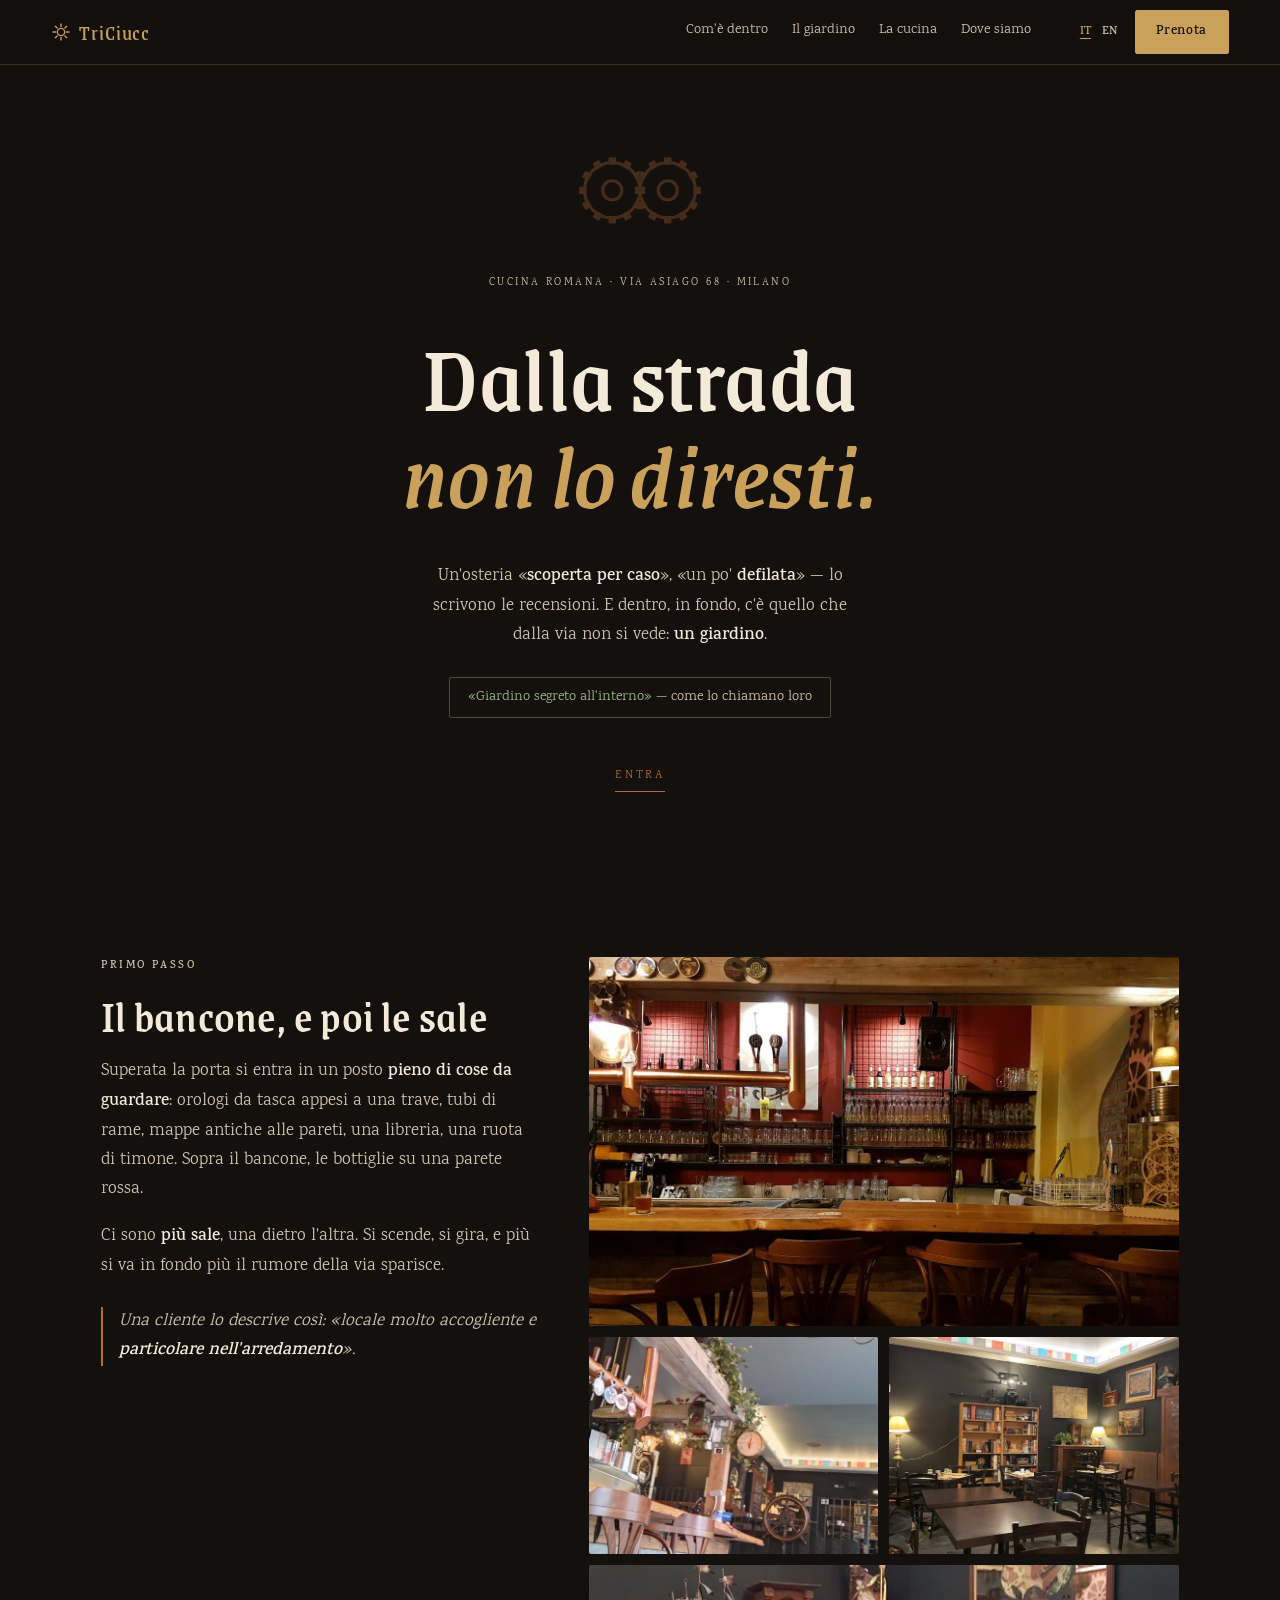
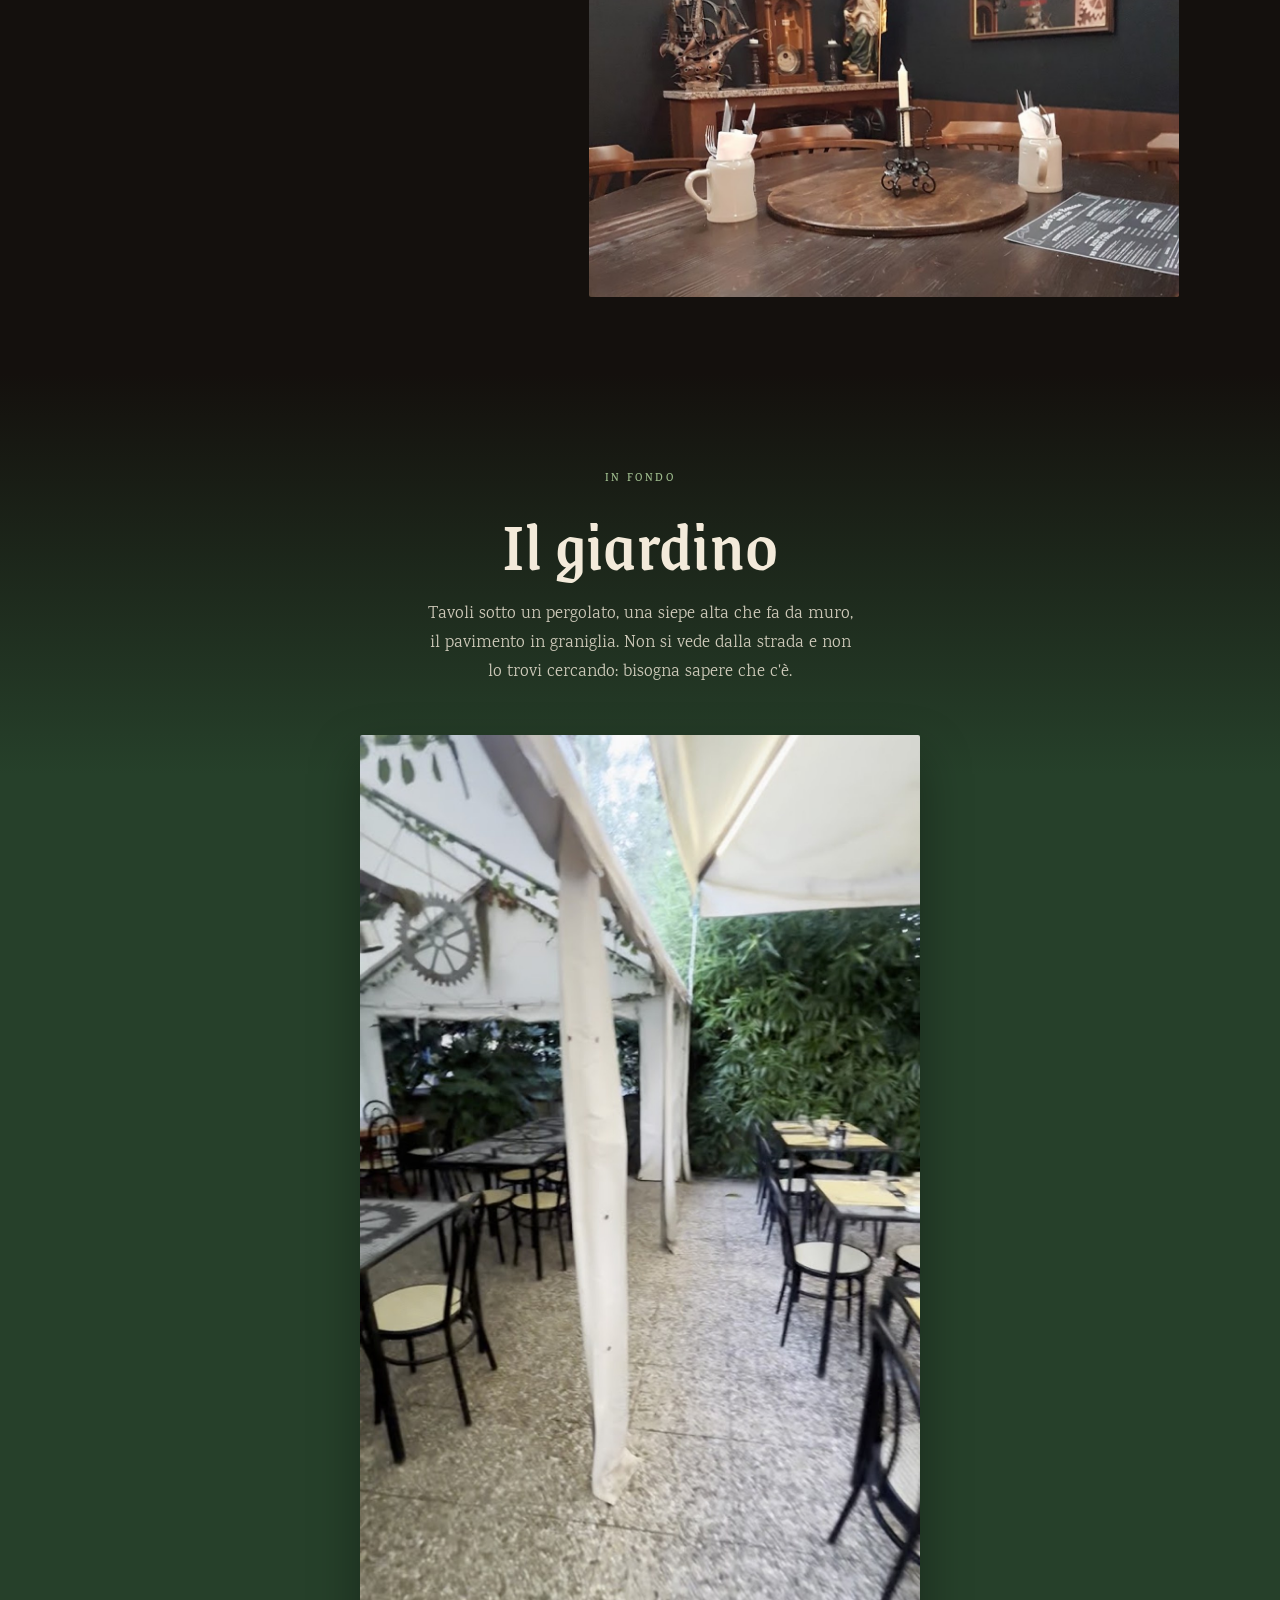
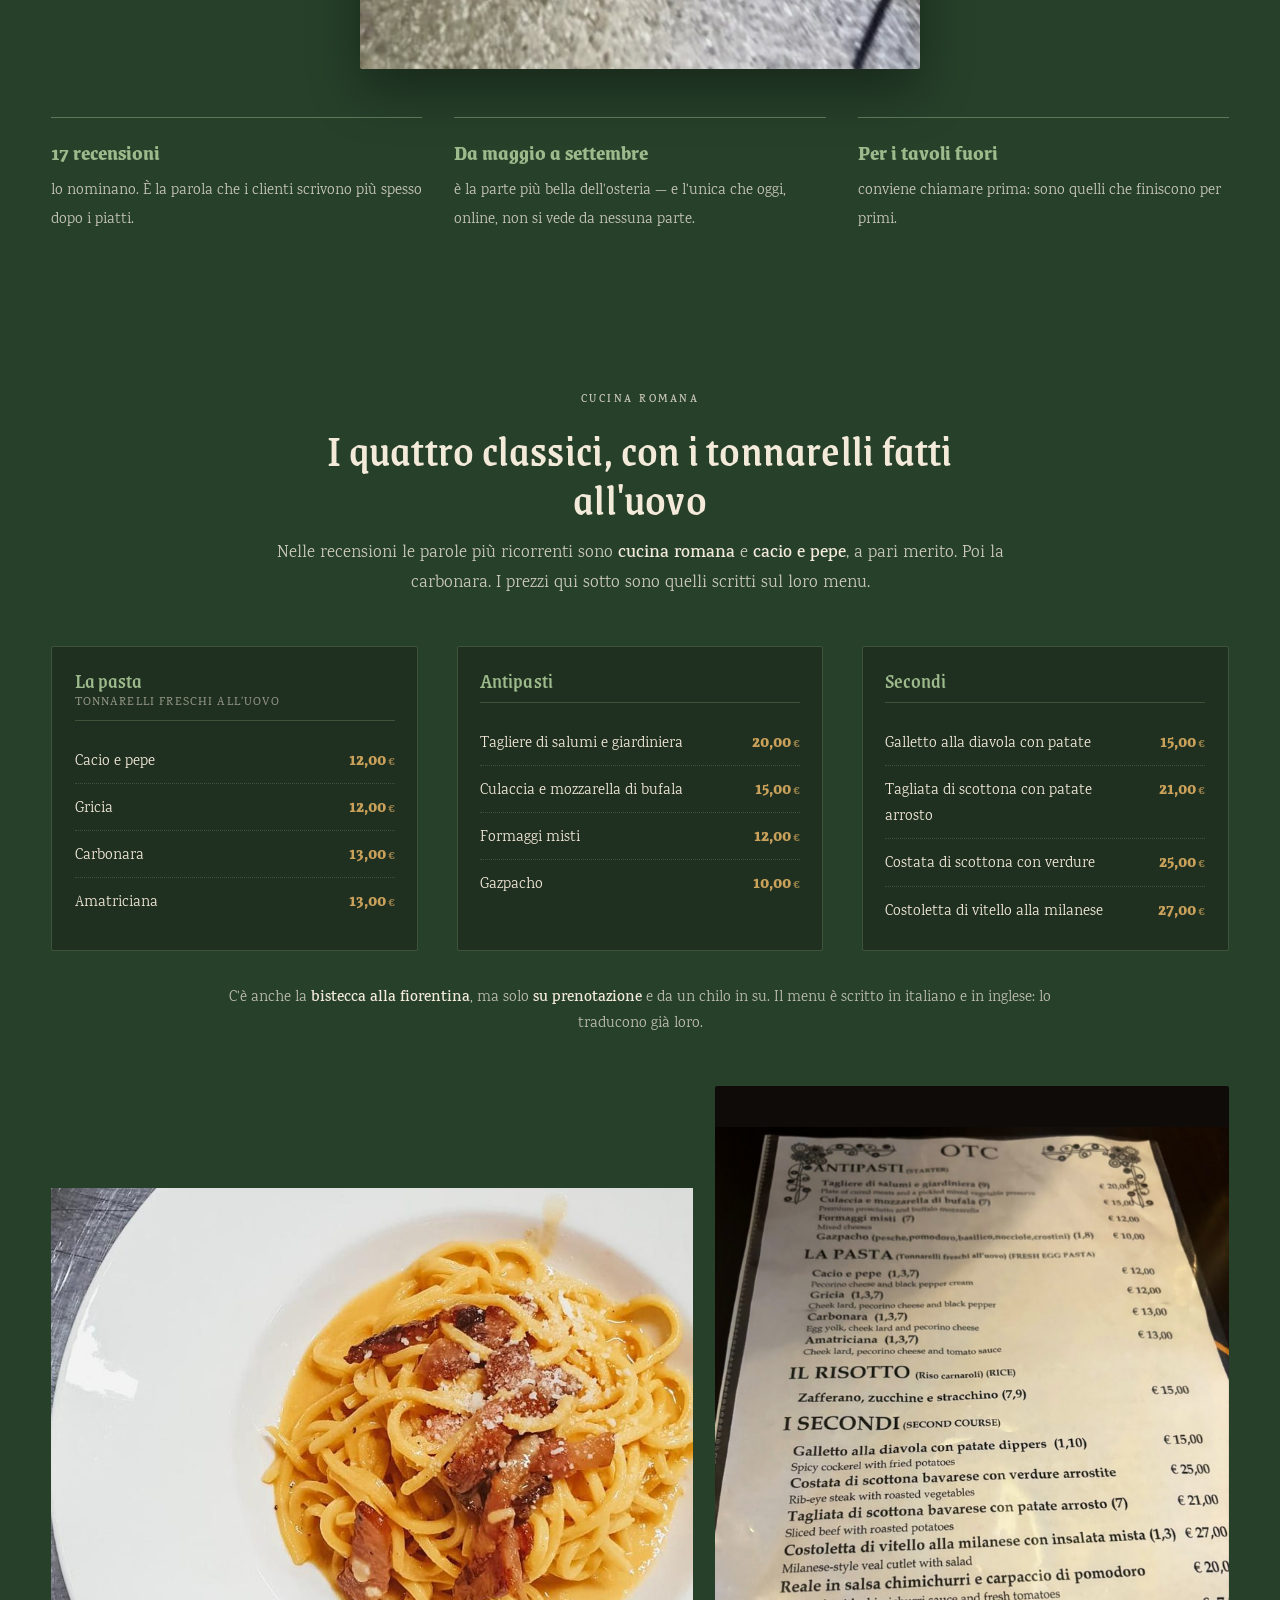
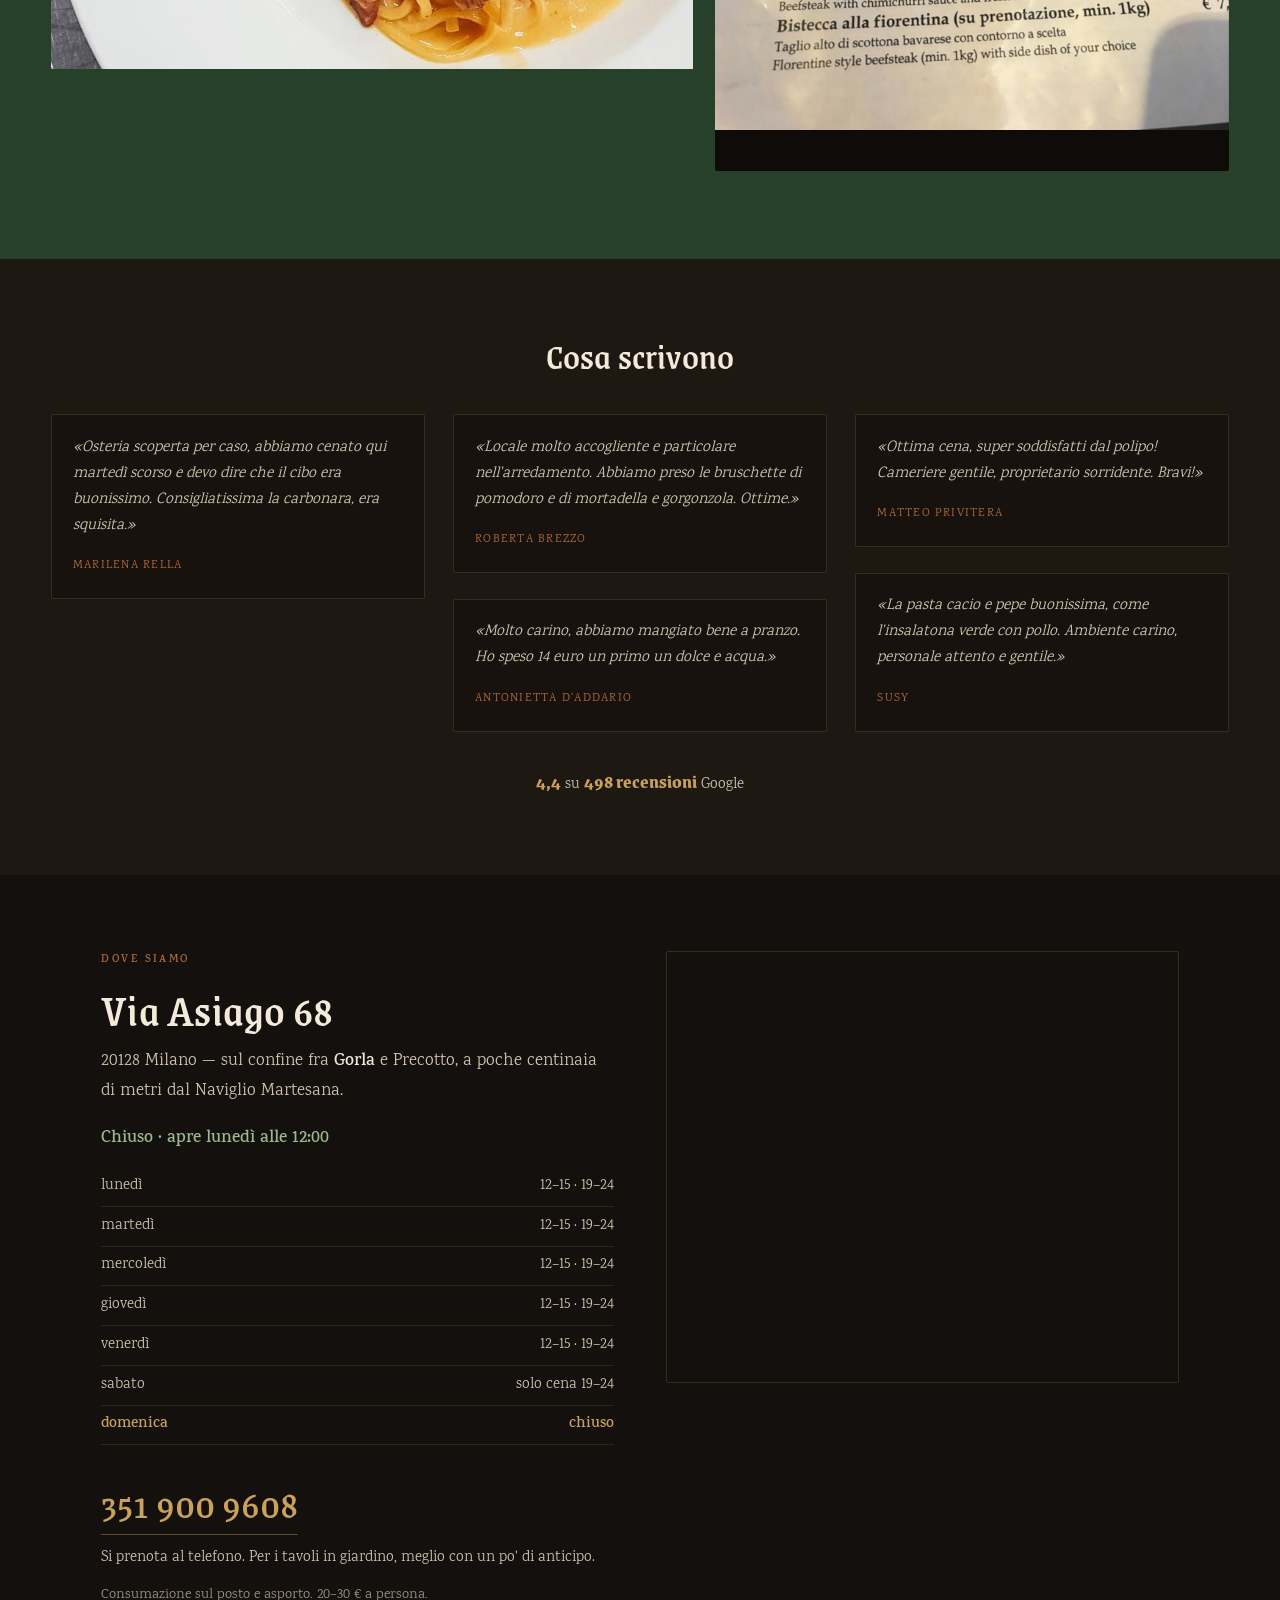
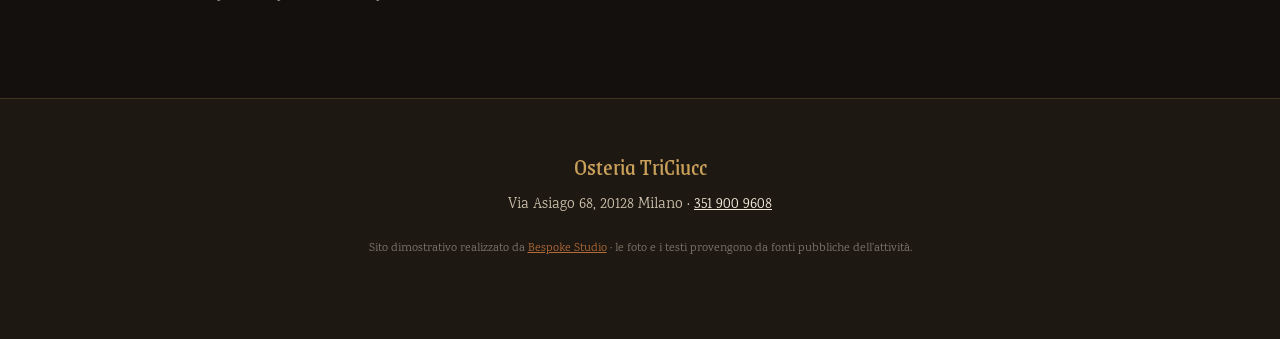
==== index.html @ e8af5ccb "Osteria TriCiucc — cucina romana e giardino segreto, Via Asiago 68 Sito vetrina. Concept: «Il giardi" ====
<!doctype html>
<html lang="it" class="no-js">
<head>
<meta charset="utf-8">
<meta name="viewport" content="width=device-width, initial-scale=1">
<title>Osteria TriCiucc — cucina romana e giardino segreto, Via Asiago 68 Milano</title>
<meta name="description" content="Osteria TriCiucc, Via Asiago 68 a Milano: cucina romana — cacio e pepe, gricia, carbonara, amatriciana — e un giardino segreto all'interno. Si prenota allo 351 900 9608.">
<link rel="canonical" href="https://rotenzark.github.io/osteria-triciucc/">
<meta property="og:type" content="restaurant">
<meta property="og:title" content="Osteria TriCiucc — il giardino segreto di Via Asiago">
<meta property="og:description" content="Dalla strada non lo diresti: cucina romana e un giardino all'interno. Via Asiago 68, Milano.">
<meta property="og:image" content="https://rotenzark.github.io/osteria-triciucc/img/og.jpg">
<meta property="og:url" content="https://rotenzark.github.io/osteria-triciucc/">
<meta name="twitter:card" content="summary_large_image">
<link rel="icon" href="img/favicon.svg" type="image/svg+xml">
<link rel="icon" href="img/favicon-32.png" sizes="32x32">
<link rel="apple-touch-icon" href="img/apple-touch-icon.png">
<link rel="preconnect" href="https://fonts.googleapis.com">
<link rel="preconnect" href="https://fonts.gstatic.com" crossorigin>
<link href="https://fonts.googleapis.com/css2?family=Grenze:ital,wght@0,400;0,500;0,600;1,400&family=Karma:wght@400;500;600;700&display=swap" rel="stylesheet">
<link rel="stylesheet" href="css/styles.css?v=1">
<script>document.documentElement.className=document.documentElement.className.replace('no-js','js');</script>
<script type="application/ld+json">
{"@context":"https://schema.org","@type":"Restaurant","name":"Osteria TriCiucc","servesCuisine":"Cucina romana","address":{"@type":"PostalAddress","streetAddress":"Via Asiago 68","addressLocality":"Milano","postalCode":"20128","addressCountry":"IT"},"telephone":"+393519009608","url":"https://rotenzark.github.io/osteria-triciucc/","priceRange":"20-30 €","aggregateRating":{"@type":"AggregateRating","ratingValue":"4.4","reviewCount":"498"},"openingHoursSpecification":[{"@type":"OpeningHoursSpecification","dayOfWeek":["Monday","Tuesday","Wednesday","Thursday","Friday"],"opens":"12:00","closes":"15:00"},{"@type":"OpeningHoursSpecification","dayOfWeek":["Monday","Tuesday","Wednesday","Thursday","Friday"],"opens":"19:00","closes":"00:00"},{"@type":"OpeningHoursSpecification","dayOfWeek":"Saturday","opens":"19:00","closes":"00:00"}]}
</script>
</head>
<body>

<div class="intro" id="intro" aria-hidden="true">
  <span class="intro__n" data-i18n="intro.nome">Osteria TriCiucc</span>
  <button type="button" class="intro__skip" id="introSkip" data-i18n="intro.skip">entra</button>
</div>

<header class="testata">
  <a class="marchio" href="#top" aria-label="Osteria TriCiucc, torna in cima" data-i18n-aria="nav.home">
    <svg class="marchio__i" viewBox="0 0 24 24" aria-hidden="true" focusable="false"><circle cx="12" cy="12" r="4.4" fill="none" stroke="currentColor" stroke-width="1.6"/><g stroke="currentColor" stroke-width="1.6" stroke-linecap="round"><path d="M12 2.4v3"/><path d="M12 18.6v3"/><path d="M2.4 12h3"/><path d="M18.6 12h3"/><path d="M5.2 5.2l2.1 2.1"/><path d="M16.7 16.7l2.1 2.1"/><path d="M18.8 5.2l-2.1 2.1"/><path d="M7.3 16.7l-2.1 2.1"/></g></svg>
    <span>TriCiucc</span>
  </a>
  <nav class="nav" id="mainNav" aria-label="Menu principale">
    <a href="#dentro" data-i18n="nav.dentro">Com'è dentro</a>
    <a href="#giardino" data-i18n="nav.giardino">Il giardino</a>
    <a href="#cucina" data-i18n="nav.cucina">La cucina</a>
    <a href="#dove" data-i18n="nav.dove">Dove siamo</a>
  </nav>
  <div class="testata__coda">
    <div class="lingue" role="group" aria-label="Lingua">
      <button type="button" data-lang="it" class="is-on">IT</button><button type="button" data-lang="en">EN</button>
    </div>
    <a class="bottone bottone--pieno" href="tel:+393519009608" data-i18n="cta.prenota">Prenota</a>
    <button type="button" class="burger" id="burger" aria-label="Apri il menu" aria-expanded="false" aria-controls="drawer" data-i18n-aria="nav.apri"><span></span><span></span><span></span></button>
  </div>
</header>

<div class="drawer" id="drawer" hidden>
  <a href="#dentro" data-i18n="nav.dentro">Com'è dentro</a>
  <a href="#giardino" data-i18n="nav.giardino">Il giardino</a>
  <a href="#cucina" data-i18n="nav.cucina">La cucina</a>
  <a href="#dove" data-i18n="nav.dove">Dove siamo</a>
  <a class="drawer__cta" href="tel:+393519009608" data-i18n="cta.chiama">Chiama e prenota</a>
</div>

<main id="top">

  <!-- ═══ 1. LA STRADA ═══ -->
  <section class="strada">
    <svg class="ruote" id="ruote" viewBox="0 0 300 160" aria-hidden="true" focusable="false" preserveAspectRatio="xMidYMid meet">
      <g class="ruota ruota--a" transform="translate(124 80)">
        <g id="dentiA"></g>
        <circle r="26" fill="none" stroke="currentColor" stroke-width="3"/>
        <circle r="9" fill="none" stroke="currentColor" stroke-width="3"/>
      </g>
      <g class="ruota ruota--b" transform="translate(176 80)">
        <g id="dentiB"></g>
        <circle r="26" fill="none" stroke="currentColor" stroke-width="3"/>
        <circle r="9" fill="none" stroke="currentColor" stroke-width="3"/>
      </g>
    </svg>
    <p class="strada__eti" data-i18n="strada.eti">Cucina romana · Via Asiago 68 · Milano</p>
    <h1 class="strada__h">
      <span class="strada__r1" data-i18n="strada.r1">Dalla strada</span>
      <span class="strada__r2" data-i18n="strada.r2">non lo diresti.</span>
    </h1>
    <p class="strada__p" data-i18n="strada.p">Un'osteria «<b>scoperta per caso</b>», «un po' <b>defilata</b>» — lo scrivono le recensioni. E dentro, in fondo, c'è quello che dalla via non si vede: <b>un giardino</b>.</p>
    <p class="strada__firma" data-i18n="strada.firma">«Giardino segreto all'interno» — <span>come lo chiamano loro</span></p>
    <a class="strada__giu" href="#dentro" data-i18n="strada.giu">Entra</a>
  </section>

  <!-- ═══ 2. DENTRO ═══ -->
  <section class="dentro" id="dentro">
    <div class="dentro__testo reveal">
      <p class="occhiello" data-i18n="dentro.occhiello">Primo passo</p>
      <h2 data-i18n="dentro.h">Il bancone, e poi le sale</h2>
      <p data-i18n="dentro.p1">Superata la porta si entra in un posto <b>pieno di cose da guardare</b>: orologi da tasca appesi a una trave, tubi di rame, mappe antiche alle pareti, una libreria, una ruota di timone. Sopra il bancone, le bottiglie su una parete rossa.</p>
      <p data-i18n="dentro.p2">Ci sono <b>più sale</b>, una dietro l'altra. Si scende, si gira, e più si va in fondo più il rumore della via sparisce.</p>
      <p class="dentro__nota" data-i18n="dentro.nota">Una cliente lo descrive così: «locale molto accogliente e <b>particolare nell'arredamento</b>».</p>
    </div>
    <div class="dentro__foto">
      <button type="button" class="shot shot--a reveal" data-full="img/bancone.jpg">
        <img src="img/bancone.jpg" width="1200" height="900" decoding="async" alt="Il bancone di legno con la parete rossa, i bicchieri appesi e gli orologi da tasca sulla trave" data-i18n-alt="alt.bancone">
      </button>
      <button type="button" class="shot shot--b reveal" data-full="img/sala-rame.jpg">
        <img src="img/sala-rame.jpg" width="1200" height="900" decoding="async" alt="Una trave con tubi di rame, edera, un orologio e una ruota di timone appesa alla parete" data-i18n-alt="alt.rame">
      </button>
      <button type="button" class="shot shot--c reveal" data-full="img/sala-libri.jpg">
        <img src="img/sala-libri.jpg" width="1200" height="900" decoding="async" alt="Una sala con la libreria piena di libri, mappe antiche appese e lampade da tavolo accese" data-i18n-alt="alt.libri">
      </button>
      <button type="button" class="shot shot--d reveal" data-full="img/oggetti.jpg">
        <img src="img/oggetti.jpg" width="1200" height="900" decoding="async" alt="Un tavolo rotondo scuro e, sulla mensola dietro, un veliero di metallo, un orologio a pendolo e una statua" data-i18n-alt="alt.oggetti">
      </button>
    </div>
  </section>

  <!-- ═══ 3. IL GIARDINO — il punto d'arrivo ═══ -->
  <section class="giardino" id="giardino">
    <div class="giardino__testa reveal">
      <p class="occhiello occhiello--verde" data-i18n="giard.occhiello">In fondo</p>
      <h2 data-i18n="giard.h">Il giardino</h2>
      <p class="giardino__sub" data-i18n="giard.sub">Tavoli sotto un pergolato, una siepe alta che fa da muro, il pavimento in graniglia. Non si vede dalla strada e non lo trovi cercando: bisogna sapere che c'è.</p>
    </div>
    <button type="button" class="shot giardino__foto reveal" data-full="img/giardino.jpg">
      <img src="img/giardino.jpg" width="1200" height="2000" decoding="async" alt="Il giardino interno: tavoli con il piano a mosaico, sedie nere, pergolato bianco e una siepe verde molto fitta" data-i18n-alt="alt.giardino">
    </button>
    <ul class="giardino__note">
      <li class="reveal"><b data-i18n="giard.n1b">17 recensioni</b><span data-i18n="giard.n1">lo nominano. È la parola che i clienti scrivono più spesso dopo i piatti.</span></li>
      <li class="reveal"><b data-i18n="giard.n2b">Da maggio a settembre</b><span data-i18n="giard.n2">è la parte più bella dell'osteria — e l'unica che oggi, online, non si vede da nessuna parte.</span></li>
      <li class="reveal"><b data-i18n="giard.n3b">Per i tavoli fuori</b><span data-i18n="giard.n3">conviene chiamare prima: sono quelli che finiscono per primi.</span></li>
    </ul>
  </section>

  <!-- ═══ 4. LA CUCINA ═══ -->
  <section class="cucina" id="cucina">
    <div class="cucina__testa reveal">
      <p class="occhiello" data-i18n="cuc.occhiello">Cucina romana</p>
      <h2 data-i18n="cuc.h">I quattro classici, con i tonnarelli fatti all'uovo</h2>
      <p data-i18n="cuc.p">Nelle recensioni le parole più ricorrenti sono <b>cucina romana</b> e <b>cacio e pepe</b>, a pari merito. Poi la carbonara. I prezzi qui sotto sono quelli scritti sul loro menu.</p>
    </div>

    <div class="listino">
      <div class="listino__gruppo reveal">
        <h3 data-i18n="list.pasta">La pasta <span>tonnarelli freschi all'uovo</span></h3>
        <ul>
          <li><span data-i18n="p.cacio">Cacio e pepe</span><b>12,00</b></li>
          <li><span data-i18n="p.gricia">Gricia</span><b>12,00</b></li>
          <li><span data-i18n="p.carbo">Carbonara</span><b>13,00</b></li>
          <li><span data-i18n="p.amatri">Amatriciana</span><b>13,00</b></li>
        </ul>
      </div>
      <div class="listino__gruppo reveal">
        <h3 data-i18n="list.anti">Antipasti</h3>
        <ul>
          <li><span data-i18n="a.tagliere">Tagliere di salumi e giardiniera</span><b>20,00</b></li>
          <li><span data-i18n="a.culaccia">Culaccia e mozzarella di bufala</span><b>15,00</b></li>
          <li><span data-i18n="a.formaggi">Formaggi misti</span><b>12,00</b></li>
          <li><span data-i18n="a.gazpacho">Gazpacho</span><b>10,00</b></li>
        </ul>
      </div>
      <div class="listino__gruppo reveal">
        <h3 data-i18n="list.secondi">Secondi</h3>
        <ul>
          <li><span data-i18n="s.galletto">Galletto alla diavola con patate</span><b>15,00</b></li>
          <li><span data-i18n="s.tagliata">Tagliata di scottona con patate arrosto</span><b>21,00</b></li>
          <li><span data-i18n="s.costata">Costata di scottona con verdure</span><b>25,00</b></li>
          <li><span data-i18n="s.costoletta">Costoletta di vitello alla milanese</span><b>27,00</b></li>
        </ul>
      </div>
    </div>
    <p class="listino__coda reveal" data-i18n="list.coda">C'è anche la <b>bistecca alla fiorentina</b>, ma solo <b>su prenotazione</b> e da un chilo in su. Il menu è scritto in italiano e in inglese: lo traducono già loro.</p>

    <div class="cucina__due">
      <button type="button" class="shot reveal" data-full="img/carbonara.jpg">
        <img src="img/carbonara.jpg" width="1200" height="900" decoding="async" alt="Un piatto di tonnarelli alla carbonara con guanciale e pepe" data-i18n-alt="alt.carbonara">
      </button>
      <button type="button" class="shot reveal" data-full="img/menu.jpg">
        <img src="img/menu.jpg" width="1400" height="1600" decoding="async" alt="Il menu dell'osteria, intestato OTC, con antipasti, pasta, risotto e secondi in italiano e inglese" data-i18n-alt="alt.menu">
      </button>
    </div>
  </section>

  <!-- ═══ 5. VOCI ═══ -->
  <section class="voci">
    <h2 class="voci__h reveal" data-i18n="voci.h">Cosa scrivono</h2>
    <div class="voci__griglia">
      <blockquote class="reveal"><p data-i18n="v1">«Osteria scoperta per caso, abbiamo cenato qui martedì scorso e devo dire che il cibo era buonissimo. Consigliatissima la carbonara, era squisita.»</p><cite>Marilena Rella</cite></blockquote>
      <blockquote class="reveal"><p data-i18n="v2">«Locale molto accogliente e particolare nell'arredamento. Abbiamo preso le bruschette di pomodoro e di mortadella e gorgonzola. Ottime.»</p><cite>Roberta Brezzo</cite></blockquote>
      <blockquote class="reveal"><p data-i18n="v3">«Molto carino, abbiamo mangiato bene a pranzo. Ho speso 14 euro un primo un dolce e acqua.»</p><cite>Antonietta D'Addario</cite></blockquote>
      <blockquote class="reveal"><p data-i18n="v4">«Ottima cena, super soddisfatti dal polipo! Cameriere gentile, proprietario sorridente. Bravi!»</p><cite>Matteo Privitera</cite></blockquote>
      <blockquote class="reveal"><p data-i18n="v5">«La pasta cacio e pepe buonissima, come l'insalatona verde con pollo. Ambiente carino, personale attento e gentile.»</p><cite>Susy</cite></blockquote>
    </div>
    <p class="voci__voto reveal" data-i18n="voci.voto"><b>4,4</b> su <b>498 recensioni</b> Google</p>
  </section>

  <!-- ═══ 6. DOVE ═══ -->
  <section class="dove" id="dove">
    <div class="dove__col reveal">
      <p class="occhiello" data-i18n="dove.occhiello">Dove siamo</p>
      <h2 data-i18n="dove.h">Via Asiago 68</h2>
      <p class="dove__ind" data-i18n="dove.ind">20128 Milano — sul confine fra <b>Gorla</b> e Precotto, a poche centinaia di metri dal Naviglio Martesana.</p>
      <p class="dove__stato" id="orarioStato">&nbsp;</p>
      <table class="orari">
        <caption class="sr" data-i18n="dove.cap">Orari di apertura</caption>
        <tbody>
          <tr data-day="1"><th scope="row" data-i18n="g.lun">lunedì</th><td>12–15 · 19–24</td></tr>
          <tr data-day="2"><th scope="row" data-i18n="g.mar">martedì</th><td>12–15 · 19–24</td></tr>
          <tr data-day="3"><th scope="row" data-i18n="g.mer">mercoledì</th><td>12–15 · 19–24</td></tr>
          <tr data-day="4"><th scope="row" data-i18n="g.gio">giovedì</th><td>12–15 · 19–24</td></tr>
          <tr data-day="5"><th scope="row" data-i18n="g.ven">venerdì</th><td>12–15 · 19–24</td></tr>
          <tr data-day="6"><th scope="row" data-i18n="g.sab">sabato</th><td><span data-i18n="g.solocena">solo cena</span> 19–24</td></tr>
          <tr data-day="0"><th scope="row" data-i18n="g.dom">domenica</th><td data-i18n="g.chiuso">chiuso</td></tr>
        </tbody>
      </table>
      <p class="dove__tel"><a href="tel:+393519009608">351 900 9608</a></p>
      <p class="dove__tel-n" data-i18n="dove.teln">Si prenota al telefono. Per i tavoli in giardino, meglio con un po' di anticipo.</p>
      <p class="dove__extra" data-i18n="dove.extra">Consumazione sul posto e asporto. 20–30 € a persona.</p>
    </div>
    <div class="dove__mappa reveal">
      <iframe title="Mappa: Osteria TriCiucc, Via Asiago 68, Milano" data-i18n-title="dove.mappa" src="https://www.google.com/maps?q=Osteria+TriCiucc+Via+Asiago+68+Milano&output=embed" width="600" height="450" style="border:0" referrerpolicy="no-referrer-when-downgrade"></iframe>
    </div>
  </section>
</main>

<footer class="piede">
  <p class="piede__n">Osteria TriCiucc</p>
  <p class="piede__d" data-i18n="piede.d">Via Asiago 68, 20128 Milano · <a href="tel:+393519009608">351 900 9608</a></p>
  <p class="piede__b" data-i18n="piede.b">Sito dimostrativo realizzato da <a href="https://bespokestud.io" target="_blank" rel="noopener">Bespoke Studio</a> · le foto e i testi provengono da fonti pubbliche dell'attività.</p>
</footer>

<div class="barra">
  <a href="tel:+393519009608" data-i18n="barra.chiama">Chiama</a>
  <a href="#giardino" data-i18n="barra.giard">Il giardino</a>
  <a href="#cucina" data-i18n="barra.menu">Menu</a>
</div>

<div class="lightbox" id="lightbox" hidden>
  <button type="button" class="lightbox__x" id="lightboxClose" aria-label="Chiudi" data-i18n-aria="lb.chiudi">&times;</button>
  <img src="" alt="" id="lightboxImg">
</div>

<script src="https://cdn.jsdelivr.net/npm/gsap@3.12.5/dist/gsap.min.js"></script>
<script src="https://cdn.jsdelivr.net/npm/gsap@3.12.5/dist/ScrollTrigger.min.js"></script>
<script src="js/main.js?v=1"></script>
</body>
</html>
---- css/styles.css ----
/* ═══════════════════════════════════════════════════════════════════
   OSTERIA TRICIUCC — Via Asiago 68, Milano
   Struttura: IL PERCORSO IN PROFONDITÀ. La pagina attraversa il locale
   nell'ordine in cui lo attraversi tu — la strada, il bancone, le sale,
   e in fondo il giardino — e mentre scende passa dal buio caldo delle
   sale al verde della siepe.
   Palette dalle LORO foto: il nero-bruno delle sale, il rame dei tubi
   sopra il bancone, l'ottone degli orologi appesi, il rosso della parete
   dietro le bottiglie, il verde del giardino.
   ═══════════════════════════════════════════════════════════════════ */

:root{
  --notte:#14100D;
  --notte-2:#1E1813;
  --rame:#B26B39;
  --ottone:#C9A15A;
  --rosso:#8E2B24;
  --verde:#26402A;
  --verde-2:#375A3C;
  --verde-chiaro:#9DBA8C;
  --crema:#F3EADA;
  --crema-soft:#CFC3AE;

  --display:'Grenze', Georgia, serif;
  --testo:'Karma', Georgia, serif;

  --gutter:clamp(1.15rem, 4vw, 3.5rem);
  --max:1180px;
}

*,*::before,*::after{box-sizing:border-box}
html{-webkit-text-size-adjust:100%;scroll-behavior:smooth}
body{margin:0}
img{max-width:100%;height:auto;display:block}
[hidden]{display:none !important}
button{font:inherit;color:inherit}
:focus-visible{outline:2px solid var(--ottone);outline-offset:3px}
.sr{position:absolute;width:1px;height:1px;overflow:hidden;clip:rect(0 0 0 0);white-space:nowrap}

.js .reveal{opacity:0}
.js .reveal.in-view{opacity:1}
html:not(.js) .reveal{opacity:1}

@media (prefers-reduced-motion:reduce){
  html{scroll-behavior:auto}
  *,*::before,*::after{animation-duration:.001ms !important;animation-iteration-count:1 !important;transition-duration:.001ms !important}
  .reveal{opacity:1 !important;transform:none !important}
  .intro{display:none !important}
  .ruota{transform-box:fill-box;transform-origin:center}
}

body{
  font-family:var(--testo);font-size:clamp(1rem,.96rem + .2vw,1.07rem);line-height:1.7;
  color:var(--crema);background:var(--notte);
  -webkit-font-smoothing:antialiased;
}
h1,h2,h3{font-family:var(--display);font-weight:500;line-height:1.1;margin:0;letter-spacing:.005em}
p{margin:0 0 1em}
a{color:inherit}

.occhiello{font-size:.7rem;font-weight:600;letter-spacing:.22em;text-transform:uppercase;color:var(--rame);margin:0 0 1rem;font-family:var(--testo)}
.occhiello--verde{color:var(--verde-chiaro)}

.bottone{
  display:inline-block;font-family:var(--testo);font-size:.82rem;font-weight:600;letter-spacing:.05em;
  text-decoration:none;padding:.6rem 1.3rem;border:1px solid var(--ottone);color:var(--ottone);border-radius:2px;
  transition:background .22s,color .22s;
}
.bottone:hover{background:var(--ottone);color:var(--notte)}
.bottone--pieno{background:var(--ottone);color:var(--notte)}
.bottone--pieno:hover{background:var(--crema);border-color:var(--crema)}

/* ── INTRO ── */
.intro{position:fixed;inset:0;z-index:200;background:var(--notte);display:grid;place-items:center;transition:opacity .6s ease}
.intro.is-out{opacity:0;pointer-events:none}
.intro__n{font-family:var(--display);font-size:clamp(1.9rem,7vw,3.6rem);color:var(--ottone);letter-spacing:.03em;opacity:0;animation:sfuma .8s ease .2s forwards}
@keyframes sfuma{from{opacity:0;letter-spacing:.16em}to{opacity:1;letter-spacing:.03em}}
.intro__skip{position:absolute;bottom:2.2rem;left:50%;transform:translateX(-50%);background:none;border:0;color:var(--crema-soft);cursor:pointer;font-size:.72rem;letter-spacing:.2em;text-transform:uppercase;opacity:.75}

/* ── TESTATA ── */
.testata{position:sticky;top:0;z-index:90;display:flex;align-items:center;gap:1.2rem;padding:.65rem var(--gutter);background:rgba(20,16,13,.97);border-bottom:1px solid rgba(201,161,90,.22)}
.marchio{display:flex;align-items:center;gap:.5rem;text-decoration:none;color:var(--ottone);font-family:var(--display);font-size:1.35rem;letter-spacing:.04em;flex:0 0 auto}
.marchio__i{width:20px;height:20px;flex:0 0 auto}
.nav{display:flex;gap:1.5rem;margin-left:auto}
.nav a{font-size:.85rem;text-decoration:none;color:var(--crema-soft);padding-bottom:2px;border-bottom:1px solid transparent;transition:color .2s,border-color .2s}
.nav a:hover{color:var(--crema);border-color:var(--rame)}
.testata__coda{display:flex;align-items:center;gap:.75rem;margin-left:auto}
.nav + .testata__coda{margin-left:1.5rem}
.lingue{display:flex;font-size:.74rem;font-weight:600}
.lingue button{background:none;border:0;padding:.3rem .35rem;cursor:pointer;color:var(--crema-soft)}
.lingue button.is-on{color:var(--ottone);text-decoration:underline;text-underline-offset:4px}

.burger{display:none;background:none;border:0;padding:.4rem;cursor:pointer;position:relative;z-index:96}
.burger span{display:block;width:22px;height:2px;background:var(--crema);margin:4.5px 0;transition:transform .25s,opacity .2s}
.burger[aria-expanded="true"] span:nth-child(1){transform:translateY(6.5px) rotate(45deg)}
.burger[aria-expanded="true"] span:nth-child(2){opacity:0}
.burger[aria-expanded="true"] span:nth-child(3){transform:translateY(-6.5px) rotate(-45deg)}

.drawer{position:fixed;inset:0 0 0 auto;width:min(78vw,300px);z-index:95;background:var(--notte-2);border-left:1px solid rgba(201,161,90,.25);display:flex;flex-direction:column;padding:5rem 1.6rem 2rem}
.drawer a{font-size:1rem;text-decoration:none;padding:.8rem 0;border-bottom:1px solid rgba(201,161,90,.15);color:var(--crema)}
.drawer__cta{margin-top:1.2rem;border:1px solid var(--ottone);border-bottom:1px solid var(--ottone);color:var(--ottone);text-align:center;border-radius:2px}

/* ═══ 1. LA STRADA ═══ */
.strada{position:relative;max-width:var(--max);margin:0 auto;padding:clamp(3.2rem,9vw,7rem) var(--gutter) clamp(3rem,7vw,5.5rem);text-align:center}
.ruote{
  position:absolute;top:clamp(1rem,4vw,2.5rem);left:50%;transform:translateX(-50%);
  width:clamp(200px,34vw,320px);height:auto;color:var(--rame);opacity:.3;pointer-events:none;
}
.ruota{transform-box:fill-box;transform-origin:center}
.strada__eti{position:relative;font-size:.7rem;letter-spacing:.22em;text-transform:uppercase;color:var(--crema-soft);margin:clamp(3.5rem,9vw,6rem) 0 clamp(1.4rem,3vw,2.2rem)}
.strada__h{position:relative;display:flex;flex-direction:column;font-size:clamp(2.5rem,1.2rem + 6vw,6rem);line-height:1.02}
.strada__r1{color:var(--crema)}
.strada__r2{color:var(--ottone);font-style:italic}
.strada__p{position:relative;max-width:50ch;margin:clamp(1.6rem,3.5vw,2.4rem) auto 0;color:var(--crema-soft)}
.strada__p b{color:var(--crema);font-weight:600}
.strada__firma{position:relative;margin:1.6rem auto 0;display:block;width:fit-content;max-width:100%;font-size:.86rem;color:var(--verde-chiaro);border:1px solid rgba(157,186,140,.35);border-radius:2px;padding:.5rem 1.1rem}
.strada__firma span{color:var(--crema-soft)}
.strada__giu{position:relative;display:inline-block;margin-top:clamp(2rem,4vw,3rem);font-size:.74rem;letter-spacing:.22em;text-transform:uppercase;color:var(--rame);text-decoration:none;border-bottom:1px solid currentColor;padding-bottom:.3rem}

/* ═══ 2. DENTRO ═══ */
.dentro{
  max-width:var(--max);margin:0 auto;padding:clamp(2.5rem,6vw,5rem) var(--gutter);
  display:grid;grid-template-columns:minmax(0,.85fr) minmax(0,1.15fr);gap:clamp(1.6rem,4vw,3.4rem);align-items:start;
}
.dentro__testo h2{font-size:clamp(1.7rem,1.2rem + 2vw,2.9rem);margin-bottom:1rem}
.dentro__testo p{color:var(--crema-soft)}
.dentro__testo b{color:var(--crema);font-weight:600}
.dentro__nota{border-left:2px solid var(--rame);padding-left:1rem;font-style:italic;margin-top:1.6rem}
.dentro__foto{display:grid;grid-template-columns:1fr 1fr;gap:.7rem}
.shot{padding:0;border:0;background:none;cursor:pointer;overflow:hidden;display:block;width:100%;border-radius:2px;line-height:0}
.shot img{width:100%;transition:transform .55s ease}
.shot:hover img{transform:scale(1.045)}
.shot--a{grid-column:1 / -1}
.shot--a img{aspect-ratio:16/10;object-fit:cover}
.shot--b img,.shot--c img,.shot--d img{aspect-ratio:4/3;object-fit:cover}
.shot--d{grid-column:1 / -1}
.shot--d img{aspect-ratio:16/9}

/* ═══ 3. IL GIARDINO — qui la pagina cambia colore ═══ */
.giardino{
  background:linear-gradient(180deg, var(--notte) 0%, var(--verde) 26%, var(--verde) 100%);
  padding:clamp(3rem,8vw,6rem) var(--gutter) clamp(3rem,7vw,5rem);
}
.giardino__testa{max-width:44rem;margin:0 auto clamp(1.8rem,4vw,3rem);text-align:center}
.giardino__testa h2{font-size:clamp(2.2rem,1.3rem + 4vw,4.6rem);color:var(--crema)}
.giardino__sub{max-width:48ch;margin:1rem auto 0;color:rgba(243,234,218,.82)}
.giardino__foto{max-width:min(560px,88vw);margin:0 auto;border-radius:2px;box-shadow:0 22px 50px rgba(0,0,0,.35)}
.giardino__foto img{aspect-ratio:3/5;object-fit:cover}
.giardino__note{list-style:none;margin:clamp(2rem,4vw,3rem) auto 0;padding:0;max-width:var(--max);display:grid;grid-template-columns:repeat(3,1fr);gap:clamp(1rem,2.5vw,2rem)}
.giardino__note li{border-top:1px solid rgba(157,186,140,.45);padding-top:1rem}
.giardino__note b{display:block;font-family:var(--display);font-size:1.35rem;color:var(--verde-chiaro);margin-bottom:.35rem}
.giardino__note span{font-size:.94rem;color:rgba(243,234,218,.8)}

/* ═══ 4. LA CUCINA ═══ */
.cucina{background:var(--verde);padding:clamp(2.5rem,6vw,5rem) var(--gutter) clamp(3rem,7vw,5.5rem)}
.cucina__testa{max-width:46rem;margin:0 auto clamp(2rem,4vw,3rem);text-align:center}
.cucina__testa h2{font-size:clamp(1.7rem,1.2rem + 2vw,2.8rem);margin-bottom:.9rem;color:var(--crema)}
.cucina__testa p{color:rgba(243,234,218,.8)}
.cucina__testa b{color:var(--crema);font-weight:600}

.listino{max-width:var(--max);margin:0 auto;display:grid;grid-template-columns:repeat(3,1fr);gap:clamp(1.2rem,3vw,2.6rem)}
.listino__gruppo{background:rgba(20,16,13,.3);border:1px solid rgba(157,186,140,.25);border-radius:2px;padding:1.4rem 1.4rem 1.1rem}
.listino__gruppo h3{font-size:1.3rem;color:var(--verde-chiaro);margin-bottom:1rem;padding-bottom:.6rem;border-bottom:1px solid rgba(157,186,140,.25)}
.listino__gruppo h3 span{display:block;font-family:var(--testo);font-size:.72rem;letter-spacing:.1em;text-transform:uppercase;color:rgba(243,234,218,.55);margin-top:.3rem}
.listino__gruppo ul{list-style:none;margin:0;padding:0}
.listino__gruppo li{display:flex;justify-content:space-between;align-items:baseline;gap:1rem;padding:.5rem 0;border-bottom:1px dotted rgba(243,234,218,.16);font-size:.96rem}
.listino__gruppo li:last-child{border-bottom:0}
.listino__gruppo b{font-family:var(--display);font-size:1.1rem;color:var(--ottone);white-space:nowrap}
.listino__gruppo b::after{content:' €';font-size:.7em;opacity:.7}
.listino__coda{max-width:52rem;margin:clamp(1.4rem,3vw,2.2rem) auto 0;text-align:center;font-size:.95rem;color:rgba(243,234,218,.75)}
.listino__coda b{color:var(--crema);font-weight:600}

.cucina__due{max-width:var(--max);margin:clamp(2rem,4vw,3rem) auto 0;display:grid;grid-template-columns:1.25fr 1fr;gap:clamp(.8rem,2vw,1.4rem)}
.cucina__due .shot img{aspect-ratio:4/3;object-fit:cover}
.cucina__due .shot:last-child img{aspect-ratio:3/4;object-fit:contain;background:#0e0b09}

/* ═══ 5. VOCI ═══ */
.voci{background:var(--notte-2);padding:clamp(2.8rem,6vw,5rem) var(--gutter)}
.voci__h{max-width:var(--max);margin:0 auto clamp(1.6rem,3vw,2.4rem);font-size:clamp(1.5rem,1.1rem + 1.6vw,2.3rem);color:var(--crema);text-align:center}
.voci__griglia{max-width:var(--max);margin:0 auto;columns:3;column-gap:clamp(1rem,2.4vw,1.8rem)}
.voci blockquote{break-inside:avoid;margin:0 0 clamp(1rem,2.4vw,1.6rem);background:rgba(20,16,13,.55);border:1px solid rgba(201,161,90,.18);border-radius:2px;padding:1.2rem 1.3rem}
.voci blockquote p{margin:0 0 .7rem;font-size:.96rem;color:var(--crema-soft);font-style:italic}
.voci cite{font-style:normal;font-size:.78rem;letter-spacing:.1em;text-transform:uppercase;color:var(--rame)}
.voci__voto{max-width:var(--max);margin:clamp(1.4rem,3vw,2rem) auto 0;text-align:center;font-size:.92rem;color:var(--crema-soft)}
.voci__voto b{font-family:var(--display);font-size:1.25rem;color:var(--ottone)}

/* ═══ 6. DOVE ═══ */
.dove{max-width:var(--max);margin:0 auto;padding:clamp(2.8rem,6vw,5rem) var(--gutter);display:grid;grid-template-columns:1fr 1fr;gap:clamp(1.6rem,4vw,3.2rem);align-items:start}
.dove__col h2{font-size:clamp(1.7rem,1.2rem + 2vw,2.8rem);margin-bottom:.7rem}
.dove__ind{color:var(--crema-soft)}
.dove__ind b{color:var(--crema);font-weight:600}
.dove__stato{font-weight:600;color:var(--verde-chiaro);margin:1.2rem 0 .8rem;min-height:1.4em}
.orari{width:100%;border-collapse:collapse;font-size:.93rem;margin-bottom:1.4rem}
.orari th,.orari td{text-align:left;padding:.42rem 0;border-bottom:1px solid rgba(201,161,90,.15);font-weight:400;color:var(--crema-soft)}
.orari td{text-align:right;font-variant-numeric:tabular-nums}
.orari tr.is-today th,.orari tr.is-today td{color:var(--ottone);font-weight:600}
.dove__tel{margin:0 0 .4rem}
.dove__tel a{font-family:var(--display);font-size:clamp(1.7rem,1.2rem + 2vw,2.6rem);color:var(--ottone);text-decoration:none;border-bottom:1px solid rgba(201,161,90,.4)}
.dove__tel a:hover{border-bottom-color:var(--ottone)}
.dove__tel-n{font-size:.92rem;color:var(--crema-soft)}
.dove__extra{font-size:.86rem;color:rgba(243,234,218,.6)}
.dove__mappa{border:1px solid rgba(201,161,90,.2);border-radius:2px;overflow:hidden;line-height:0}
.dove__mappa iframe{width:100%;height:clamp(300px,42vw,430px);filter:grayscale(.35) contrast(1.05)}

/* ── PIEDE ── */
.piede{background:var(--notte-2);border-top:1px solid rgba(201,161,90,.2);padding:clamp(2rem,4vw,3rem) var(--gutter) clamp(5rem,8vw,3rem);text-align:center}
.piede__n{font-family:var(--display);font-size:1.5rem;color:var(--ottone);margin-bottom:.3rem}
.piede__d{color:var(--crema-soft);font-size:.94rem}
.piede__d a{color:var(--crema)}
.piede__b{font-size:.78rem;color:rgba(243,234,218,.45);margin:1.2rem 0 0}
.piede__b a{color:var(--rame)}

/* ── BARRA MOBILE ── */
.barra{display:none;position:fixed;bottom:0;left:0;right:0;z-index:80;background:rgba(20,16,13,.97);border-top:1px solid rgba(201,161,90,.25)}
.barra a{flex:1;text-align:center;padding:.8rem .3rem;font-size:.8rem;letter-spacing:.04em;text-decoration:none;color:var(--crema)}
.barra a:first-child{color:var(--ottone);font-weight:600}

/* ── LIGHTBOX ── */
.lightbox{position:fixed;inset:0;z-index:210;background:rgba(10,8,6,.94);display:grid;place-items:center;padding:clamp(1rem,4vw,3rem)}
.lightbox img{max-width:100%;max-height:88vh;object-fit:contain;border-radius:2px}
.lightbox__x{position:absolute;top:1rem;right:1.2rem;background:none;border:0;color:var(--crema);font-size:2.2rem;line-height:1;cursor:pointer}

/* ── RESPONSIVE ── */
@media (max-width:960px){
  .nav{display:none}
  .burger{display:block}
  .barra{display:flex}
  .dentro,.dove{grid-template-columns:1fr}
  .listino{grid-template-columns:1fr}
  .giardino__note{grid-template-columns:1fr}
  .voci__griglia{columns:2}
  .cucina__due{grid-template-columns:1fr}
  .testata .bottone{display:none}
}
@media (max-width:640px){
  .voci__griglia{columns:1}
  .dentro__foto{grid-template-columns:1fr}
  .shot--b img,.shot--c img{aspect-ratio:16/10}
}
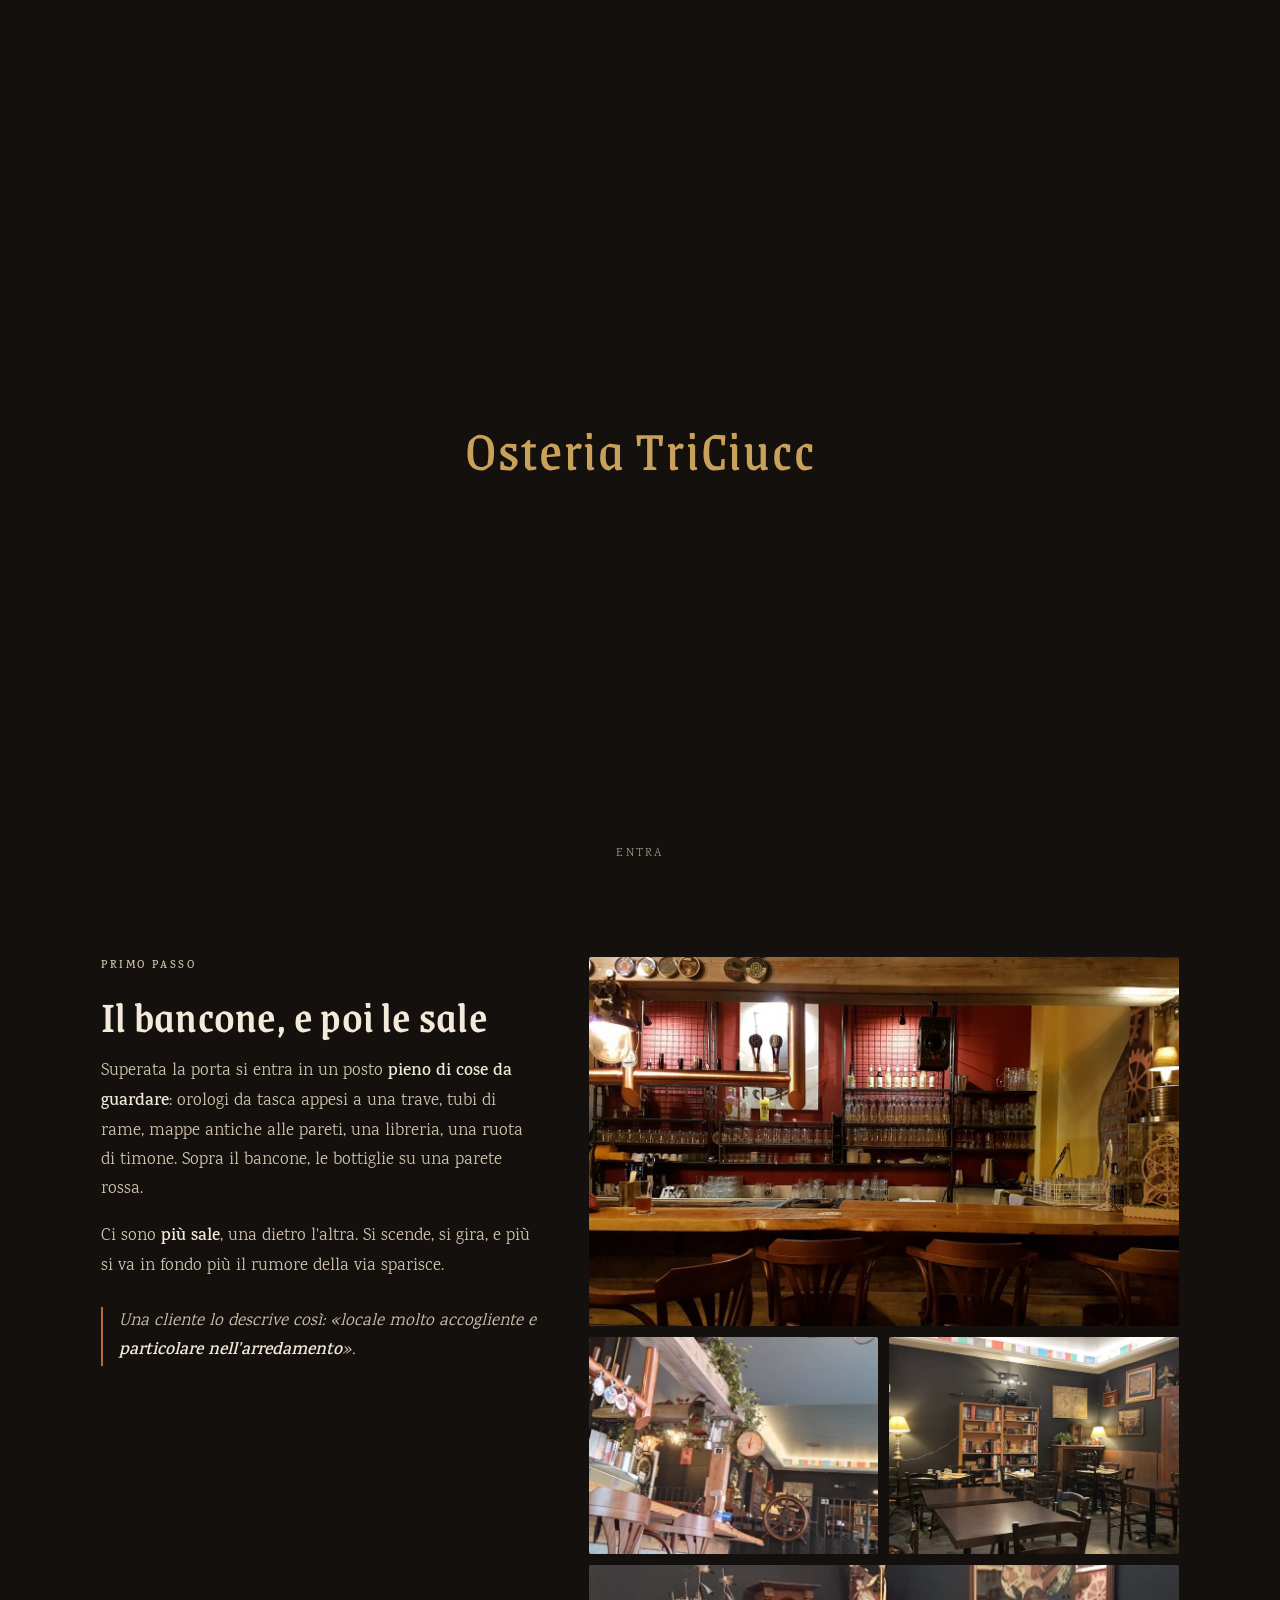
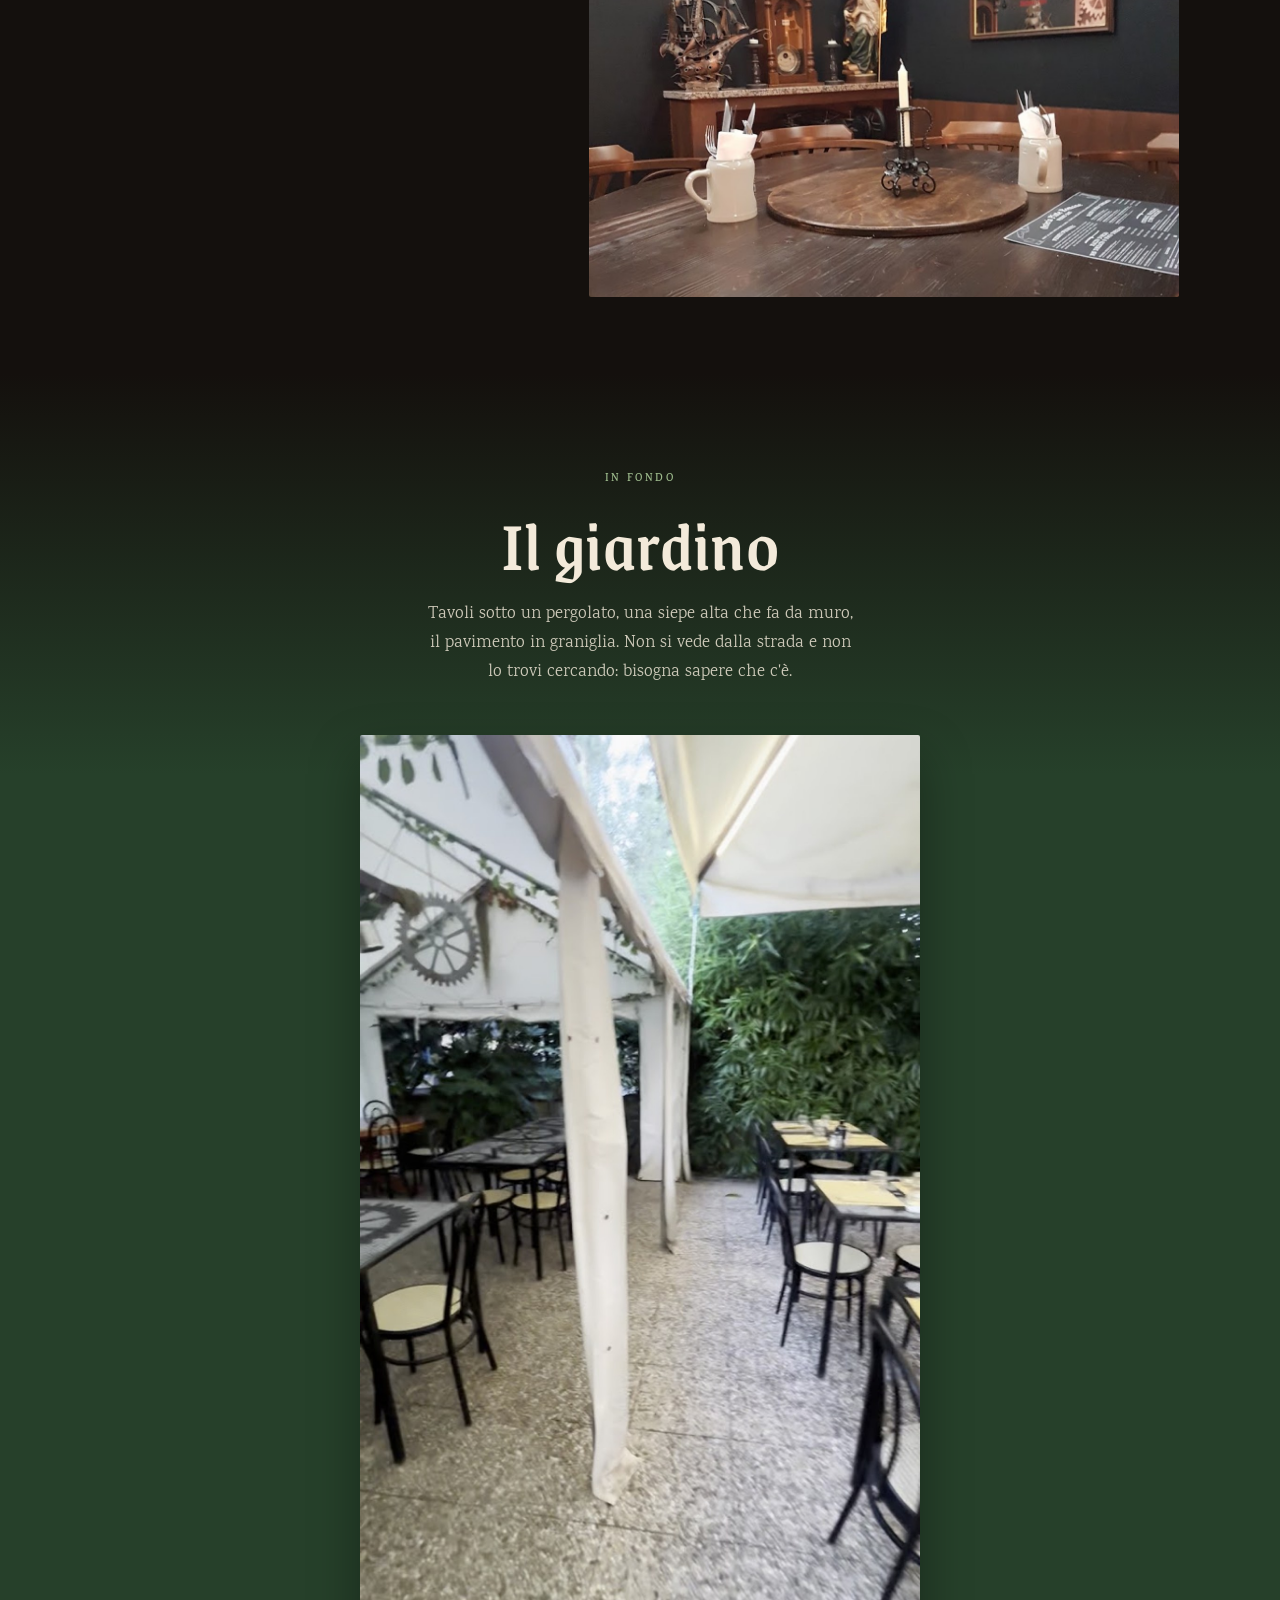
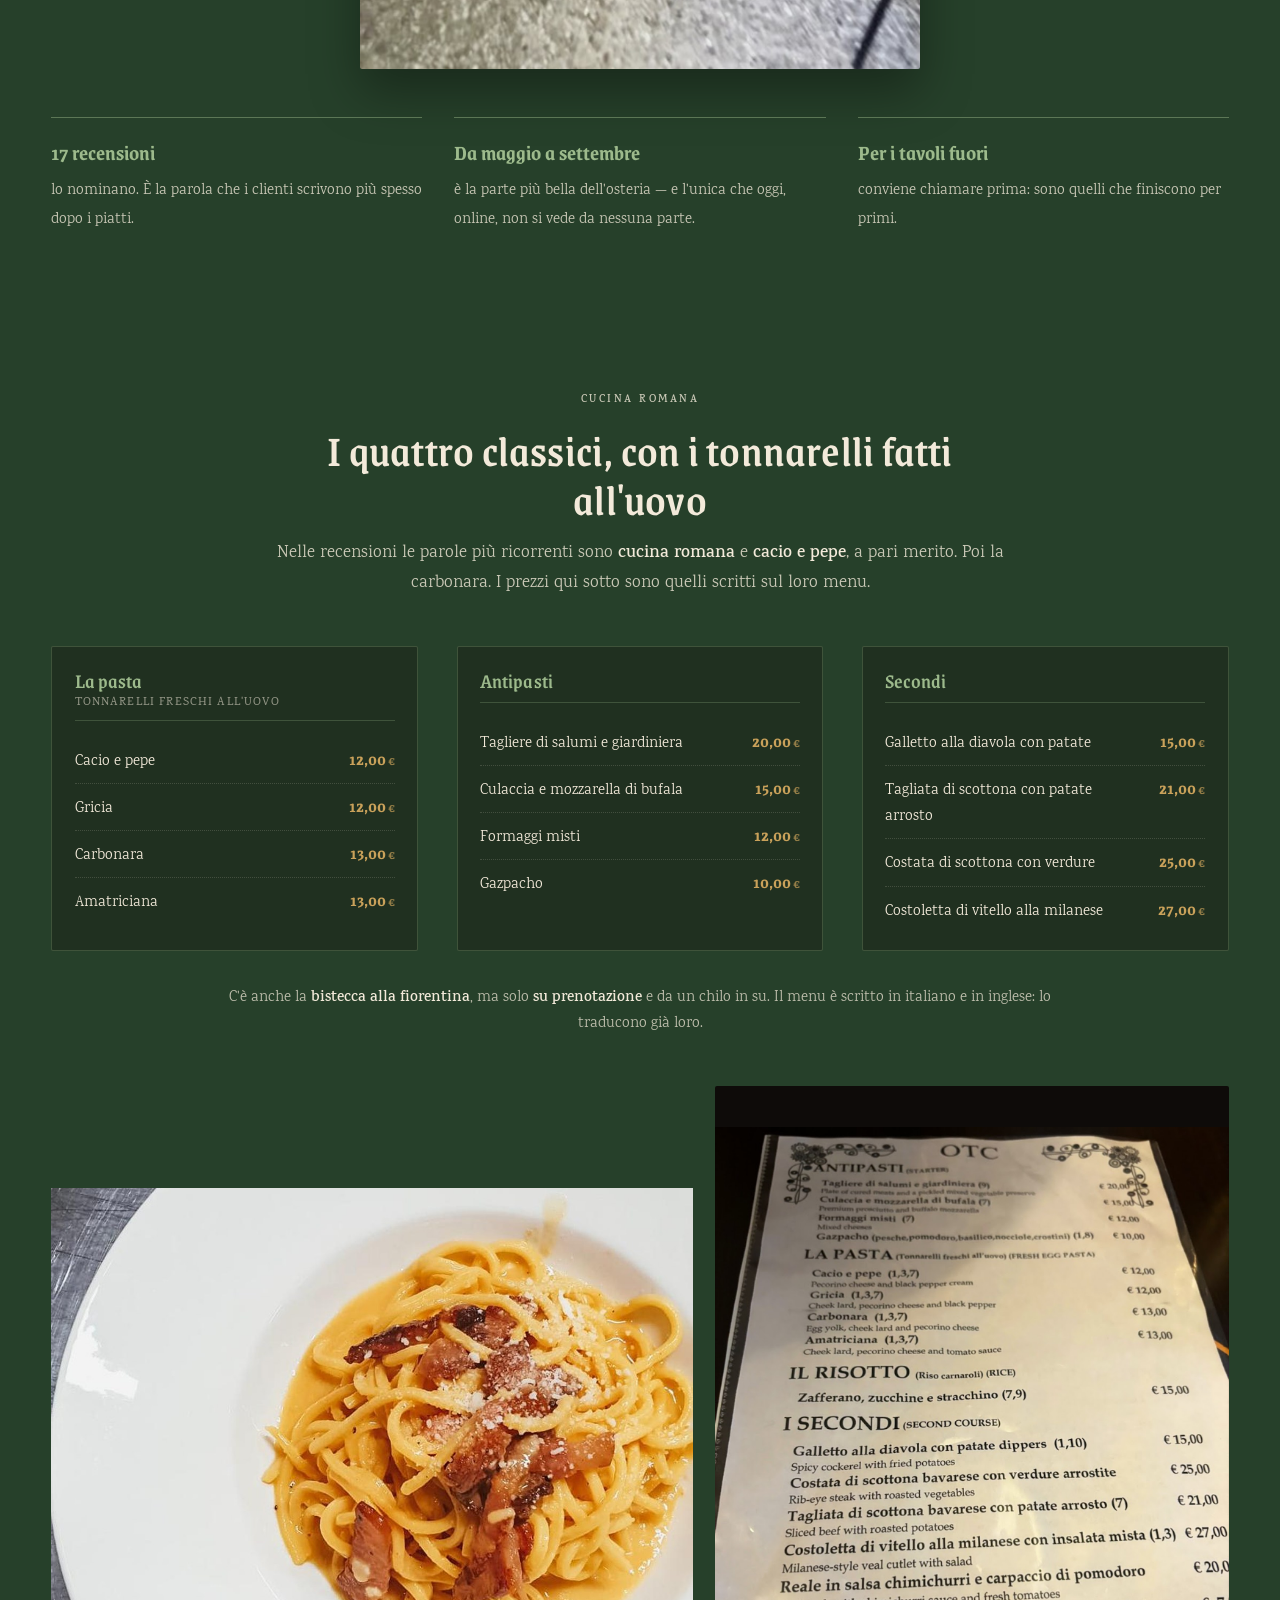
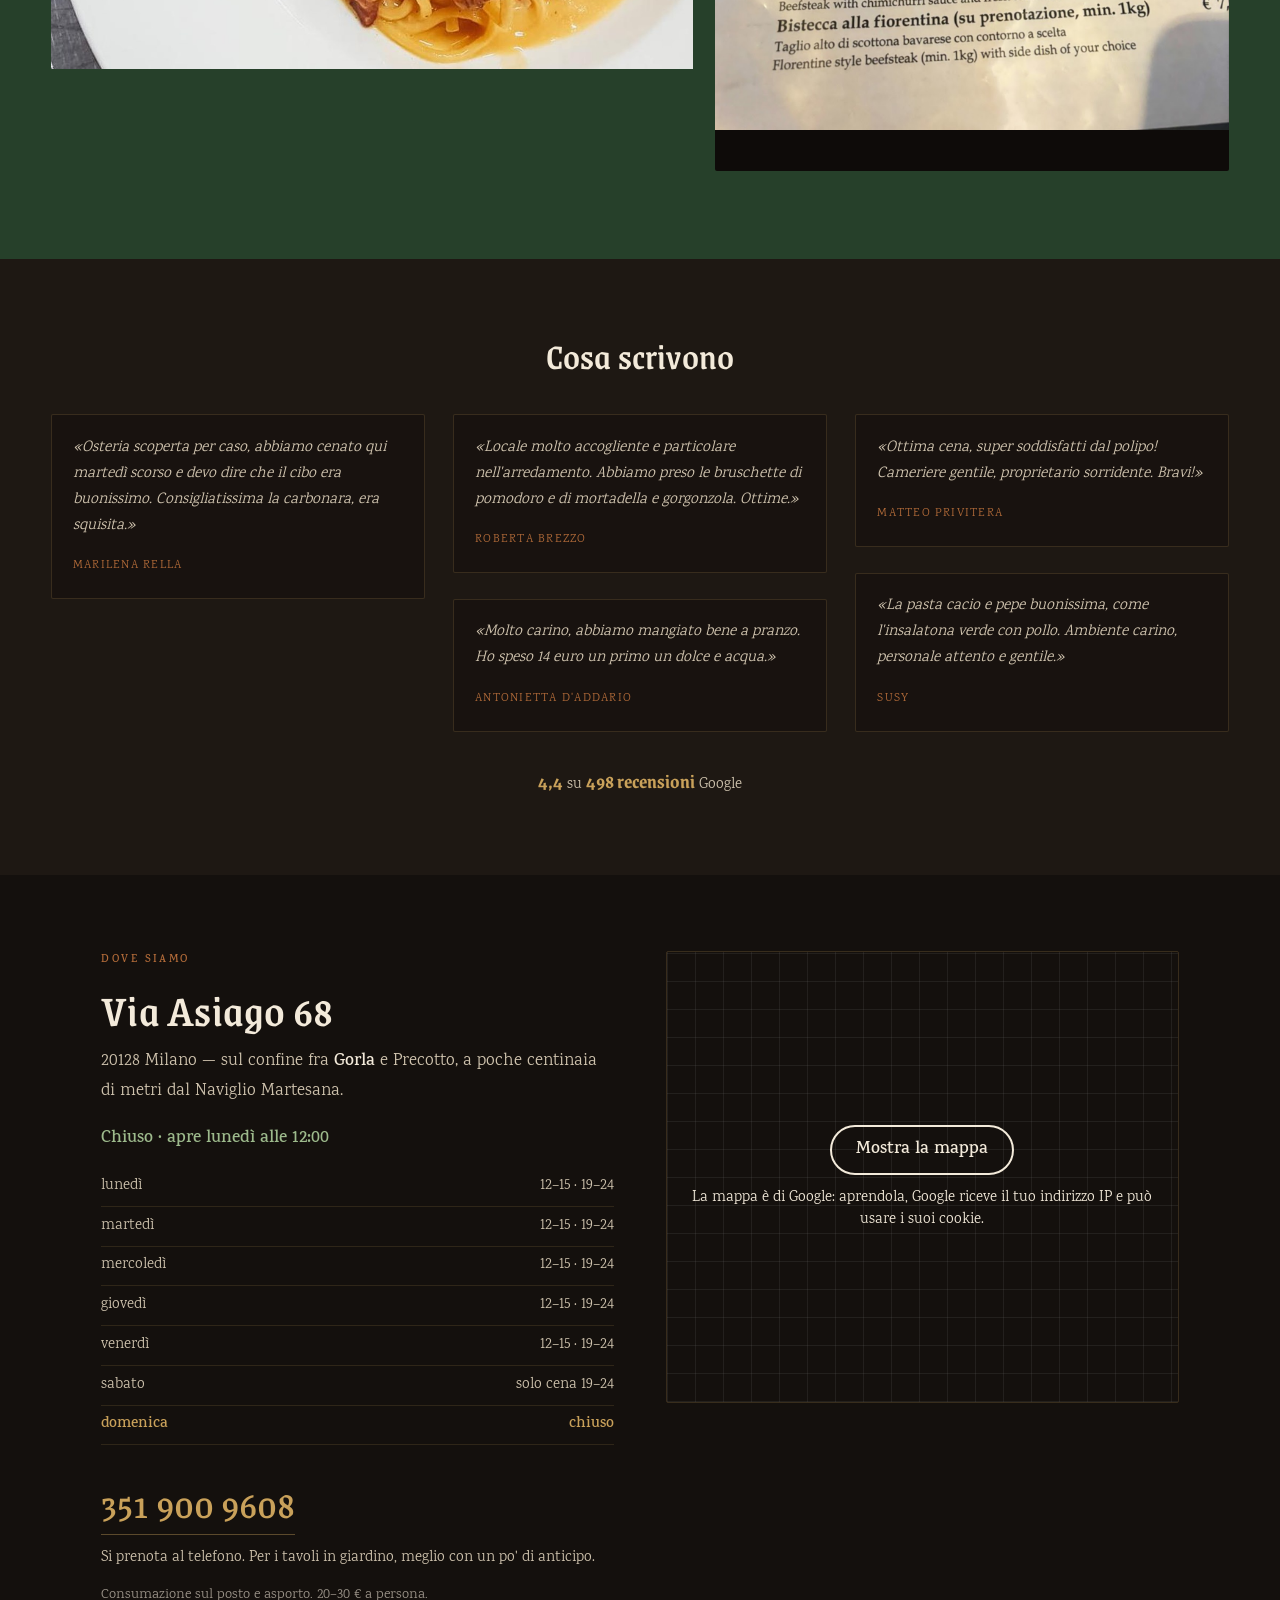
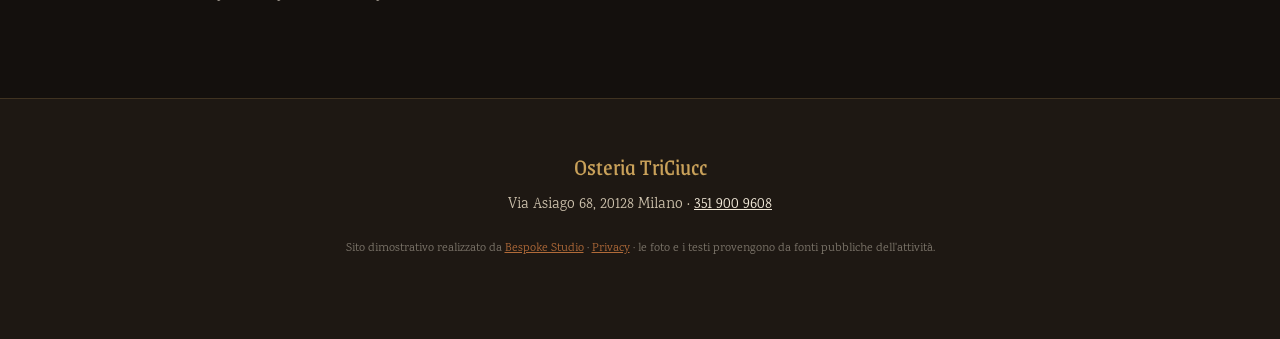
==== commit 4a88c16f: "Privacy e pulizia: caratteri sul sito, mappa al clic, informativa, noindex - caratteri copiati nel s" ====
--- a/index.html
+++ b/index.html
@@ -3,6 +3,7 @@
 <head>
 <meta charset="utf-8">
 <meta name="viewport" content="width=device-width, initial-scale=1">
+<meta name="robots" content="noindex">
 <title>Osteria TriCiucc — cucina romana e giardino segreto, Via Asiago 68 Milano</title>
 <meta name="description" content="Osteria TriCiucc, Via Asiago 68 a Milano: cucina romana — cacio e pepe, gricia, carbonara, amatriciana — e un giardino segreto all'interno. Si prenota allo 351 900 9608.">
 <link rel="canonical" href="https://rotenzark.github.io/osteria-triciucc/">
@@ -15,13 +16,58 @@
 <link rel="icon" href="img/favicon.svg" type="image/svg+xml">
 <link rel="icon" href="img/favicon-32.png" sizes="32x32">
 <link rel="apple-touch-icon" href="img/apple-touch-icon.png">
-<link rel="preconnect" href="https://fonts.googleapis.com">
-<link rel="preconnect" href="https://fonts.gstatic.com" crossorigin>
-<link href="https://fonts.googleapis.com/css2?family=Grenze:ital,wght@0,400;0,500;0,600;1,400&family=Karma:wght@400;500;600;700&display=swap" rel="stylesheet">
+<link rel="stylesheet" href="fonts/fonts.css?v=1">
 <link rel="stylesheet" href="css/styles.css?v=1">
 <script>document.documentElement.className=document.documentElement.className.replace('no-js','js');</script>
 <script type="application/ld+json">
-{"@context":"https://schema.org","@type":"Restaurant","name":"Osteria TriCiucc","servesCuisine":"Cucina romana","address":{"@type":"PostalAddress","streetAddress":"Via Asiago 68","addressLocality":"Milano","postalCode":"20128","addressCountry":"IT"},"telephone":"+393519009608","url":"https://rotenzark.github.io/osteria-triciucc/","priceRange":"20-30 €","aggregateRating":{"@type":"AggregateRating","ratingValue":"4.4","reviewCount":"498"},"openingHoursSpecification":[{"@type":"OpeningHoursSpecification","dayOfWeek":["Monday","Tuesday","Wednesday","Thursday","Friday"],"opens":"12:00","closes":"15:00"},{"@type":"OpeningHoursSpecification","dayOfWeek":["Monday","Tuesday","Wednesday","Thursday","Friday"],"opens":"19:00","closes":"00:00"},{"@type":"OpeningHoursSpecification","dayOfWeek":"Saturday","opens":"19:00","closes":"00:00"}]}
+{
+  "@context": "https://schema.org",
+  "@type": "Restaurant",
+  "name": "Osteria TriCiucc",
+  "servesCuisine": "Cucina romana",
+  "address": {
+    "@type": "PostalAddress",
+    "streetAddress": "Via Asiago 68",
+    "addressLocality": "Milano",
+    "postalCode": "20128",
+    "addressCountry": "IT"
+  },
+  "telephone": "+393519009608",
+  "url": "https://rotenzark.github.io/osteria-triciucc/",
+  "priceRange": "20-30 €",
+  "openingHoursSpecification": [
+    {
+      "@type": "OpeningHoursSpecification",
+      "dayOfWeek": [
+        "Monday",
+        "Tuesday",
+        "Wednesday",
+        "Thursday",
+        "Friday"
+      ],
+      "opens": "12:00",
+      "closes": "15:00"
+    },
+    {
+      "@type": "OpeningHoursSpecification",
+      "dayOfWeek": [
+        "Monday",
+        "Tuesday",
+        "Wednesday",
+        "Thursday",
+        "Friday"
+      ],
+      "opens": "19:00",
+      "closes": "00:00"
+    },
+    {
+      "@type": "OpeningHoursSpecification",
+      "dayOfWeek": "Saturday",
+      "opens": "19:00",
+      "closes": "00:00"
+    }
+  ]
+}
 </script>
 </head>
 <body>
@@ -213,7 +259,7 @@
       <p class="dove__extra" data-i18n="dove.extra">Consumazione sul posto e asporto. 20–30 € a persona.</p>
     </div>
     <div class="dove__mappa reveal">
-      <iframe title="Mappa: Osteria TriCiucc, Via Asiago 68, Milano" data-i18n-title="dove.mappa" src="https://www.google.com/maps?q=Osteria+TriCiucc+Via+Asiago+68+Milano&output=embed" width="600" height="450" style="border:0" referrerpolicy="no-referrer-when-downgrade"></iframe>
+      <div class="mappa-clic" data-mappa-clic style="--mappa-h: 450px"><template><iframe title="Mappa: Osteria TriCiucc, Via Asiago 68, Milano" data-i18n-title="dove.mappa" src="https://www.google.com/maps?q=Osteria+TriCiucc+Via+Asiago+68+Milano&output=embed" width="600" height="450" style="border:0" referrerpolicy="no-referrer-when-downgrade"></iframe></template><div class="mappa-clic__velo"><a class="mappa-clic__btn" href="https://www.google.com/maps/search/?api=1&amp;query=Osteria%20TriCiucc%20Via%20Asiago%2068%20Milano" target="_blank" rel="noopener">Mostra la mappa</a><p class="mappa-clic__nota">La mappa è di Google: aprendola, Google riceve il tuo indirizzo IP e può usare i suoi cookie.</p></div></div>
     </div>
   </section>
 </main>
@@ -221,7 +267,7 @@
 <footer class="piede">
   <p class="piede__n">Osteria TriCiucc</p>
   <p class="piede__d" data-i18n="piede.d">Via Asiago 68, 20128 Milano · <a href="tel:+393519009608">351 900 9608</a></p>
-  <p class="piede__b" data-i18n="piede.b">Sito dimostrativo realizzato da <a href="https://bespokestud.io" target="_blank" rel="noopener">Bespoke Studio</a> · le foto e i testi provengono da fonti pubbliche dell'attività.</p>
+  <p class="piede__b" data-i18n="piede.b">Sito dimostrativo realizzato da <a href="https://bespokestud.io" target="_blank" rel="noopener">Bespoke Studio</a> · <a href="privacy.html">Privacy</a> · le foto e i testi provengono da fonti pubbliche dell'attività.</p>
 </footer>
 
 <div class="barra">
@@ -238,5 +284,6 @@
 <script src="https://cdn.jsdelivr.net/npm/gsap@3.12.5/dist/gsap.min.js"></script>
 <script src="https://cdn.jsdelivr.net/npm/gsap@3.12.5/dist/ScrollTrigger.min.js"></script>
 <script src="js/main.js?v=1"></script>
+<script src="js/mappa-clic.js?v=1" defer></script>
 </body>
 </html>
--- a/fonts/fonts.css
+++ b/fonts/fonts.css
@@ -0,0 +1,217 @@
+/* Caratteri ospitati sul sito: nessuna richiesta a Google Fonts o Fontshare (giro privacy 1/10/2026). Licenze in LICENSE.txt. */
+/* vietnamese */
+@font-face {
+  font-family: 'Grenze';
+  font-style: italic;
+  font-weight: 400;
+  font-display: swap;
+  src: url(grenze-v18-O4ZMFGb7hR12BxqH_XgomvnCCtqb30OXMDPSBJ_UugE.woff2) format('woff2');
+  unicode-range: U+0102-0103, U+0110-0111, U+0128-0129, U+0168-0169, U+01A0-01A1, U+01AF-01B0, U+0300-0301, U+0303-0304, U+0308-0309, U+0323, U+0329, U+1EA0-1EF9, U+20AB;
+}
+/* latin-ext */
+@font-face {
+  font-family: 'Grenze';
+  font-style: italic;
+  font-weight: 400;
+  font-display: swap;
+  src: url(grenze-v18-O4ZMFGb7hR12BxqH_XgomvnCCtqb30OXMDPSBZ_UugE.woff2) format('woff2');
+  unicode-range: U+0100-02BA, U+02BD-02C5, U+02C7-02CC, U+02CE-02D7, U+02DD-02FF, U+0304, U+0308, U+0329, U+1D00-1DBF, U+1E00-1E9F, U+1EF2-1EFF, U+2020, U+20A0-20AB, U+20AD-20C0, U+2113, U+2C60-2C7F, U+A720-A7FF;
+}
+/* latin */
+@font-face {
+  font-family: 'Grenze';
+  font-style: italic;
+  font-weight: 400;
+  font-display: swap;
+  src: url(grenze-v18-O4ZMFGb7hR12BxqH_XgomvnCCtqb30OXMDPSC5_U.woff2) format('woff2');
+  unicode-range: U+0000-00FF, U+0131, U+0152-0153, U+02BB-02BC, U+02C6, U+02DA, U+02DC, U+0304, U+0308, U+0329, U+2000-206F, U+20AC, U+2122, U+2191, U+2193, U+2212, U+2215, U+FEFF, U+FFFD;
+}
+/* vietnamese */
+@font-face {
+  font-family: 'Grenze';
+  font-style: normal;
+  font-weight: 400;
+  font-display: swap;
+  src: url(grenze-v18-O4ZTFGb7hR12BxqH92Imqgw.woff2) format('woff2');
+  unicode-range: U+0102-0103, U+0110-0111, U+0128-0129, U+0168-0169, U+01A0-01A1, U+01AF-01B0, U+0300-0301, U+0303-0304, U+0308-0309, U+0323, U+0329, U+1EA0-1EF9, U+20AB;
+}
+/* latin-ext */
+@font-face {
+  font-family: 'Grenze';
+  font-style: normal;
+  font-weight: 400;
+  font-display: swap;
+  src: url(grenze-v18-O4ZTFGb7hR12BxqH9mImqgw.woff2) format('woff2');
+  unicode-range: U+0100-02BA, U+02BD-02C5, U+02C7-02CC, U+02CE-02D7, U+02DD-02FF, U+0304, U+0308, U+0329, U+1D00-1DBF, U+1E00-1E9F, U+1EF2-1EFF, U+2020, U+20A0-20AB, U+20AD-20C0, U+2113, U+2C60-2C7F, U+A720-A7FF;
+}
+/* latin */
+@font-face {
+  font-family: 'Grenze';
+  font-style: normal;
+  font-weight: 400;
+  font-display: swap;
+  src: url(grenze-v18-O4ZTFGb7hR12BxqH-GIm.woff2) format('woff2');
+  unicode-range: U+0000-00FF, U+0131, U+0152-0153, U+02BB-02BC, U+02C6, U+02DA, U+02DC, U+0304, U+0308, U+0329, U+2000-206F, U+20AC, U+2122, U+2191, U+2193, U+2212, U+2215, U+FEFF, U+FFFD;
+}
+/* vietnamese */
+@font-face {
+  font-family: 'Grenze';
+  font-style: normal;
+  font-weight: 500;
+  font-display: swap;
+  src: url(grenze-v18-O4ZTFGb7hR12BxqH92Imqgw.woff2) format('woff2');
+  unicode-range: U+0102-0103, U+0110-0111, U+0128-0129, U+0168-0169, U+01A0-01A1, U+01AF-01B0, U+0300-0301, U+0303-0304, U+0308-0309, U+0323, U+0329, U+1EA0-1EF9, U+20AB;
+}
+/* latin-ext */
+@font-face {
+  font-family: 'Grenze';
+  font-style: normal;
+  font-weight: 500;
+  font-display: swap;
+  src: url(grenze-v18-O4ZTFGb7hR12BxqH9mImqgw.woff2) format('woff2');
+  unicode-range: U+0100-02BA, U+02BD-02C5, U+02C7-02CC, U+02CE-02D7, U+02DD-02FF, U+0304, U+0308, U+0329, U+1D00-1DBF, U+1E00-1E9F, U+1EF2-1EFF, U+2020, U+20A0-20AB, U+20AD-20C0, U+2113, U+2C60-2C7F, U+A720-A7FF;
+}
+/* latin */
+@font-face {
+  font-family: 'Grenze';
+  font-style: normal;
+  font-weight: 500;
+  font-display: swap;
+  src: url(grenze-v18-O4ZTFGb7hR12BxqH-GIm.woff2) format('woff2');
+  unicode-range: U+0000-00FF, U+0131, U+0152-0153, U+02BB-02BC, U+02C6, U+02DA, U+02DC, U+0304, U+0308, U+0329, U+2000-206F, U+20AC, U+2122, U+2191, U+2193, U+2212, U+2215, U+FEFF, U+FFFD;
+}
+/* vietnamese */
+@font-face {
+  font-family: 'Grenze';
+  font-style: normal;
+  font-weight: 600;
+  font-display: swap;
+  src: url(grenze-v18-O4ZTFGb7hR12BxqH92Imqgw.woff2) format('woff2');
+  unicode-range: U+0102-0103, U+0110-0111, U+0128-0129, U+0168-0169, U+01A0-01A1, U+01AF-01B0, U+0300-0301, U+0303-0304, U+0308-0309, U+0323, U+0329, U+1EA0-1EF9, U+20AB;
+}
+/* latin-ext */
+@font-face {
+  font-family: 'Grenze';
+  font-style: normal;
+  font-weight: 600;
+  font-display: swap;
+  src: url(grenze-v18-O4ZTFGb7hR12BxqH9mImqgw.woff2) format('woff2');
+  unicode-range: U+0100-02BA, U+02BD-02C5, U+02C7-02CC, U+02CE-02D7, U+02DD-02FF, U+0304, U+0308, U+0329, U+1D00-1DBF, U+1E00-1E9F, U+1EF2-1EFF, U+2020, U+20A0-20AB, U+20AD-20C0, U+2113, U+2C60-2C7F, U+A720-A7FF;
+}
+/* latin */
+@font-face {
+  font-family: 'Grenze';
+  font-style: normal;
+  font-weight: 600;
+  font-display: swap;
+  src: url(grenze-v18-O4ZTFGb7hR12BxqH-GIm.woff2) format('woff2');
+  unicode-range: U+0000-00FF, U+0131, U+0152-0153, U+02BB-02BC, U+02C6, U+02DA, U+02DC, U+0304, U+0308, U+0329, U+2000-206F, U+20AC, U+2122, U+2191, U+2193, U+2212, U+2215, U+FEFF, U+FFFD;
+}
+/* devanagari */
+@font-face {
+  font-family: 'Karma';
+  font-style: normal;
+  font-weight: 400;
+  font-display: swap;
+  src: url(karma-v18-va9I4kzAzMZRGLBpQeNHkQ.woff2) format('woff2');
+  unicode-range: U+0900-097F, U+1CD0-1CF9, U+200C-200D, U+20A8, U+20B9, U+20F0, U+25CC, U+A830-A839, U+A8E0-A8FF, U+11B00-11B09;
+}
+/* latin-ext */
+@font-face {
+  font-family: 'Karma';
+  font-style: normal;
+  font-weight: 400;
+  font-display: swap;
+  src: url(karma-v18-va9I4kzAzMZRGLBmQeNHkQ.woff2) format('woff2');
+  unicode-range: U+0100-02BA, U+02BD-02C5, U+02C7-02CC, U+02CE-02D7, U+02DD-02FF, U+0304, U+0308, U+0329, U+1D00-1DBF, U+1E00-1E9F, U+1EF2-1EFF, U+2020, U+20A0-20AB, U+20AD-20C0, U+2113, U+2C60-2C7F, U+A720-A7FF;
+}
+/* latin */
+@font-face {
+  font-family: 'Karma';
+  font-style: normal;
+  font-weight: 400;
+  font-display: swap;
+  src: url(karma-v18-va9I4kzAzMZRGLBoQeM.woff2) format('woff2');
+  unicode-range: U+0000-00FF, U+0131, U+0152-0153, U+02BB-02BC, U+02C6, U+02DA, U+02DC, U+0304, U+0308, U+0329, U+2000-206F, U+20AC, U+2122, U+2191, U+2193, U+2212, U+2215, U+FEFF, U+FFFD;
+}
+/* devanagari */
+@font-face {
+  font-family: 'Karma';
+  font-style: normal;
+  font-weight: 500;
+  font-display: swap;
+  src: url(karma-v18-va9F4kzAzMZRGLibYvZ5sK32QA.woff2) format('woff2');
+  unicode-range: U+0900-097F, U+1CD0-1CF9, U+200C-200D, U+20A8, U+20B9, U+20F0, U+25CC, U+A830-A839, U+A8E0-A8FF, U+11B00-11B09;
+}
+/* latin-ext */
+@font-face {
+  font-family: 'Karma';
+  font-style: normal;
+  font-weight: 500;
+  font-display: swap;
+  src: url(karma-v18-va9F4kzAzMZRGLibYvZ2sK32QA.woff2) format('woff2');
+  unicode-range: U+0100-02BA, U+02BD-02C5, U+02C7-02CC, U+02CE-02D7, U+02DD-02FF, U+0304, U+0308, U+0329, U+1D00-1DBF, U+1E00-1E9F, U+1EF2-1EFF, U+2020, U+20A0-20AB, U+20AD-20C0, U+2113, U+2C60-2C7F, U+A720-A7FF;
+}
+/* latin */
+@font-face {
+  font-family: 'Karma';
+  font-style: normal;
+  font-weight: 500;
+  font-display: swap;
+  src: url(karma-v18-va9F4kzAzMZRGLibYvZ4sK0.woff2) format('woff2');
+  unicode-range: U+0000-00FF, U+0131, U+0152-0153, U+02BB-02BC, U+02C6, U+02DA, U+02DC, U+0304, U+0308, U+0329, U+2000-206F, U+20AC, U+2122, U+2191, U+2193, U+2212, U+2215, U+FEFF, U+FFFD;
+}
+/* devanagari */
+@font-face {
+  font-family: 'Karma';
+  font-style: normal;
+  font-weight: 600;
+  font-display: swap;
+  src: url(karma-v18-va9F4kzAzMZRGLi3ZfZ5sK32QA.woff2) format('woff2');
+  unicode-range: U+0900-097F, U+1CD0-1CF9, U+200C-200D, U+20A8, U+20B9, U+20F0, U+25CC, U+A830-A839, U+A8E0-A8FF, U+11B00-11B09;
+}
+/* latin-ext */
+@font-face {
+  font-family: 'Karma';
+  font-style: normal;
+  font-weight: 600;
+  font-display: swap;
+  src: url(karma-v18-va9F4kzAzMZRGLi3ZfZ2sK32QA.woff2) format('woff2');
+  unicode-range: U+0100-02BA, U+02BD-02C5, U+02C7-02CC, U+02CE-02D7, U+02DD-02FF, U+0304, U+0308, U+0329, U+1D00-1DBF, U+1E00-1E9F, U+1EF2-1EFF, U+2020, U+20A0-20AB, U+20AD-20C0, U+2113, U+2C60-2C7F, U+A720-A7FF;
+}
+/* latin */
+@font-face {
+  font-family: 'Karma';
+  font-style: normal;
+  font-weight: 600;
+  font-display: swap;
+  src: url(karma-v18-va9F4kzAzMZRGLi3ZfZ4sK0.woff2) format('woff2');
+  unicode-range: U+0000-00FF, U+0131, U+0152-0153, U+02BB-02BC, U+02C6, U+02DA, U+02DC, U+0304, U+0308, U+0329, U+2000-206F, U+20AC, U+2122, U+2191, U+2193, U+2212, U+2215, U+FEFF, U+FFFD;
+}
+/* devanagari */
+@font-face {
+  font-family: 'Karma';
+  font-style: normal;
+  font-weight: 700;
+  font-display: swap;
+  src: url(karma-v18-va9F4kzAzMZRGLjTZPZ5sK32QA.woff2) format('woff2');
+  unicode-range: U+0900-097F, U+1CD0-1CF9, U+200C-200D, U+20A8, U+20B9, U+20F0, U+25CC, U+A830-A839, U+A8E0-A8FF, U+11B00-11B09;
+}
+/* latin-ext */
+@font-face {
+  font-family: 'Karma';
+  font-style: normal;
+  font-weight: 700;
+  font-display: swap;
+  src: url(karma-v18-va9F4kzAzMZRGLjTZPZ2sK32QA.woff2) format('woff2');
+  unicode-range: U+0100-02BA, U+02BD-02C5, U+02C7-02CC, U+02CE-02D7, U+02DD-02FF, U+0304, U+0308, U+0329, U+1D00-1DBF, U+1E00-1E9F, U+1EF2-1EFF, U+2020, U+20A0-20AB, U+20AD-20C0, U+2113, U+2C60-2C7F, U+A720-A7FF;
+}
+/* latin */
+@font-face {
+  font-family: 'Karma';
+  font-style: normal;
+  font-weight: 700;
+  font-display: swap;
+  src: url(karma-v18-va9F4kzAzMZRGLjTZPZ4sK0.woff2) format('woff2');
+  unicode-range: U+0000-00FF, U+0131, U+0152-0153, U+02BB-02BC, U+02C6, U+02DA, U+02DC, U+0304, U+0308, U+0329, U+2000-206F, U+20AC, U+2122, U+2191, U+2193, U+2212, U+2215, U+FEFF, U+FFFD;
+}
--- a/css/styles.css
+++ b/css/styles.css
@@ -237,3 +237,12 @@
   .dentro__foto{grid-template-columns:1fr}
   .shot--b img,.shot--c img{aspect-ratio:16/10}
 }
+
+/*MAPPACLIC*/
+/* la mappa Google si carica solo al clic (giro privacy 1/10/2026) */
+.mappa-clic { display: flex; align-items: center; justify-content: center; width: 100%; height: 100%; min-height: var(--mappa-h, 320px); box-sizing: border-box; padding: 24px; text-align: center; background: repeating-linear-gradient(0deg, rgba(127, 127, 127, 0.14) 0 1px, transparent 1px 28px), repeating-linear-gradient(90deg, rgba(127, 127, 127, 0.14) 0 1px, transparent 1px 28px); }
+.mappa-clic__velo { display: flex; flex-direction: column; align-items: center; gap: 12px; max-width: 32em; }
+.mappa-clic__btn { display: inline-block; padding: 0.75em 1.4em; border: 2px solid currentColor; border-radius: 999px; color: inherit; font: inherit; font-weight: 600; line-height: 1.2; text-decoration: none; background: transparent; cursor: pointer; }
+.mappa-clic__btn:hover, .mappa-clic__btn:focus-visible { text-decoration: underline; }
+.mappa-clic__nota { margin: 0; font-size: 0.85em; line-height: 1.45; }
+/*/MAPPACLIC*/
